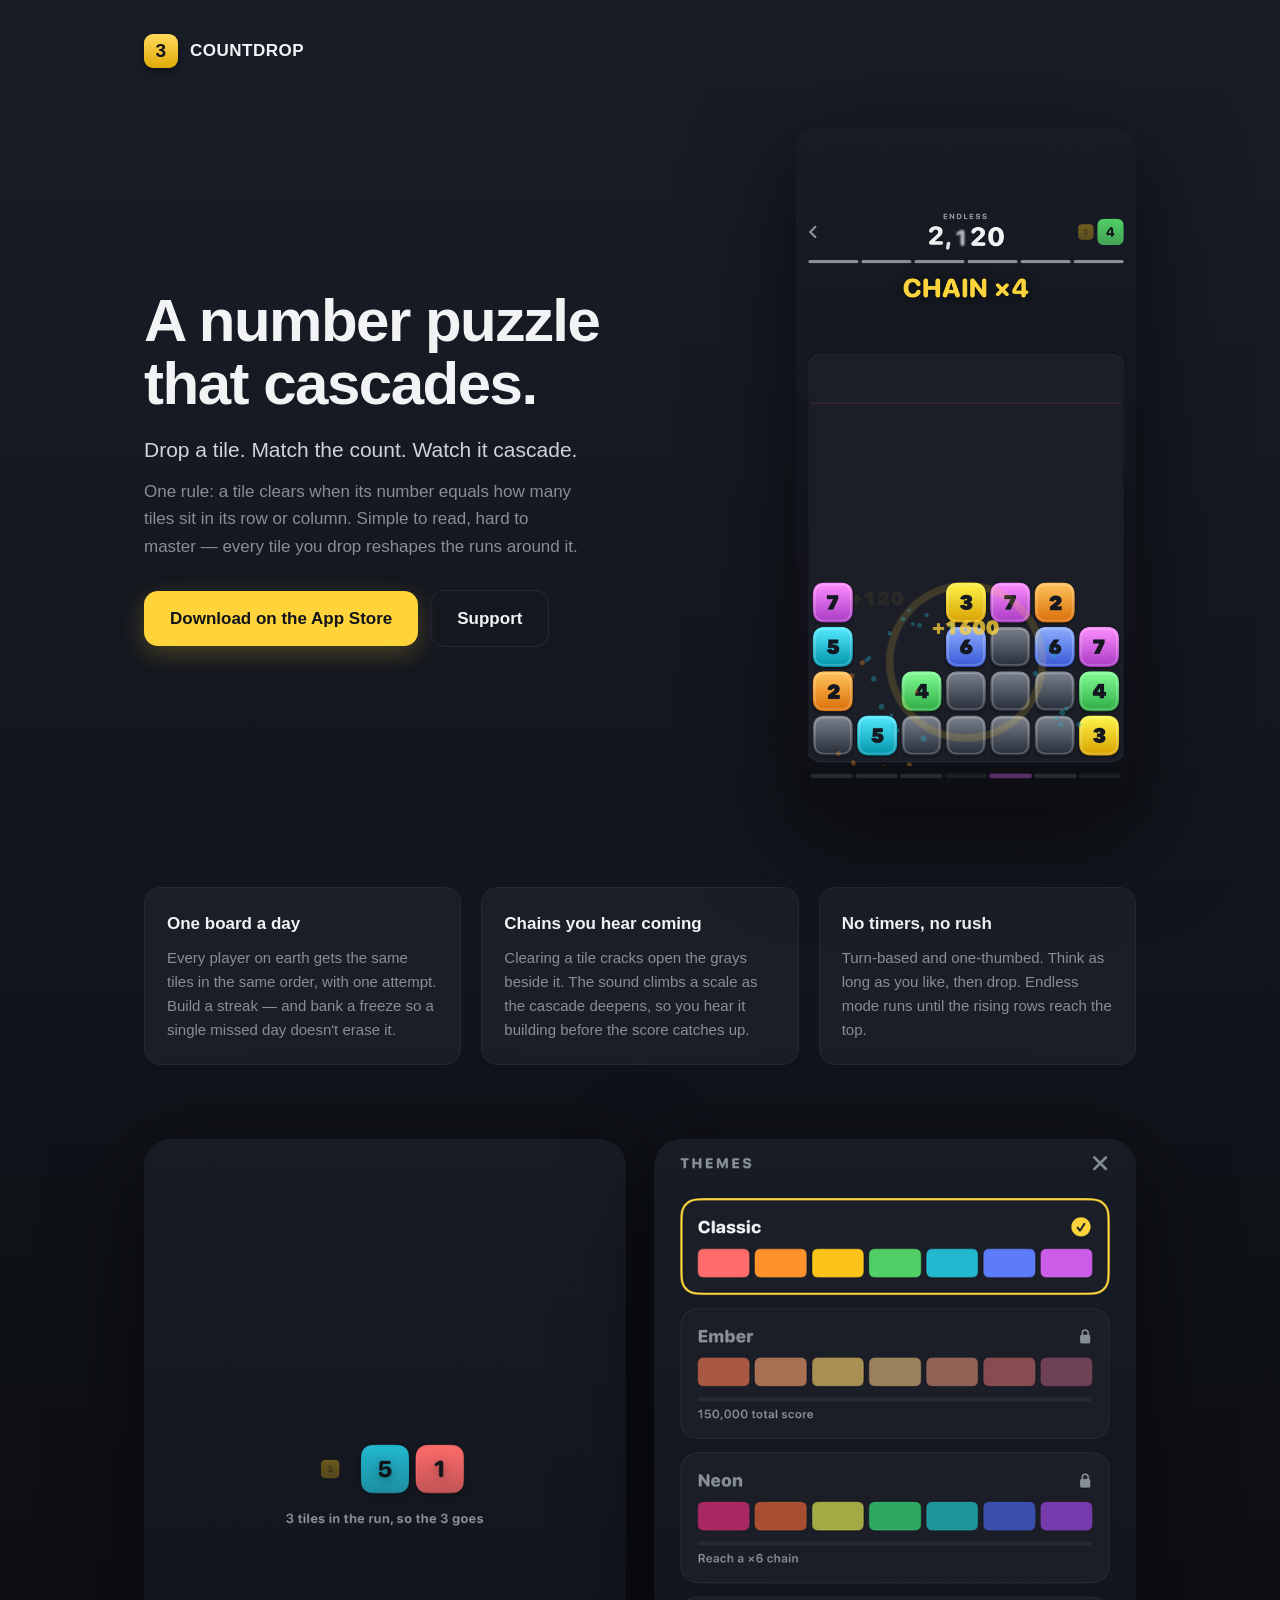
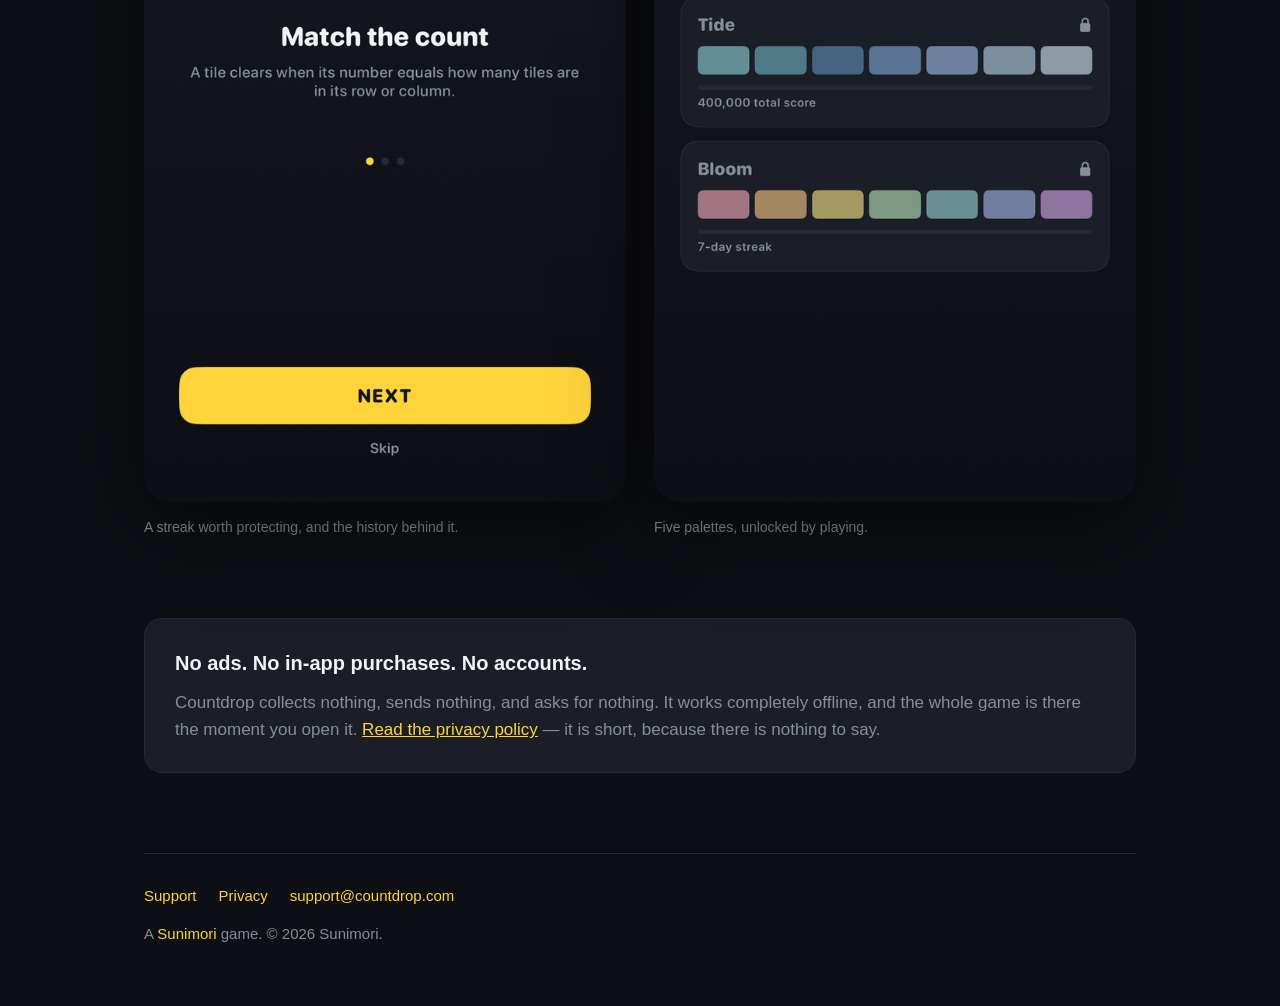
==== index.html @ 3d665c8c "Countdrop product site: landing, support, privacy" ====
<!doctype html>
<html lang="en">
<head>
<meta charset="utf-8">
<meta name="viewport" content="width=device-width, initial-scale=1">
<title>Countdrop — a number puzzle that cascades</title>
<meta name="description" content="Drop a tile. Match the count. Watch it cascade. One board a day, the same for everyone. Free, no ads, no in-app purchases.">
<meta property="og:title" content="Countdrop">
<meta property="og:description" content="Drop a tile. Match the count. Watch it cascade.">
<meta property="og:image" content="hero.png">
<meta name="theme-color" content="#12141a">
<style>
  :root {
    color-scheme: dark;
    --bg: #12141a; --panel: #1b1e27; --line: #252936;
    --ink: #f1f3f5; --dim: #868e96; --accent: #ffd43b;
  }
  * { box-sizing: border-box; }
  body {
    margin: 0; background: linear-gradient(#191d27, #0d0f14 60%); color: var(--ink);
    font: 17px/1.6 -apple-system, BlinkMacSystemFont, "Segoe UI", Roboto, sans-serif;
    -webkit-font-smoothing: antialiased;
  }
  .wrap { max-width: 1040px; margin: 0 auto; padding: 0 24px; }
  a { color: var(--accent); }

  header { padding: 34px 0; }
  .brand { display: flex; align-items: center; gap: 12px; font-weight: 800; letter-spacing: .5px; }
  .tile {
    width: 34px; height: 34px; border-radius: 9px; display: grid; place-items: center;
    background: linear-gradient(#ffd95c, #e0ab08); color: #12141a; font-weight: 900; font-size: 19px;
    box-shadow: 0 3px 10px rgba(0,0,0,.45);
  }

  .hero { display: grid; grid-template-columns: 1fr 340px; gap: 56px; align-items: center; padding: 26px 0 80px; }
  h1 { font-size: 60px; line-height: 1.05; margin: 0 0 18px; letter-spacing: -1.5px; }
  .lede { font-size: 21px; color: #ced4da; margin: 0 0 12px; }
  .sub { color: var(--dim); margin: 0 0 30px; max-width: 46ch; }
  .badges { display: flex; gap: 12px; flex-wrap: wrap; align-items: center; }
  .btn {
    display: inline-block; background: var(--accent); color: #12141a; text-decoration: none;
    font-weight: 800; padding: 14px 26px; border-radius: 14px;
    box-shadow: 0 8px 24px rgba(255,212,59,.22);
  }
  .btn.ghost { background: transparent; color: var(--ink); border: 1px solid var(--line); box-shadow: none; }
  .hero img { width: 100%; height: auto; display: block; filter: drop-shadow(0 24px 50px rgba(0,0,0,.6)); }

  .features { display: grid; grid-template-columns: repeat(3, 1fr); gap: 20px; padding-bottom: 74px; }
  .card { background: var(--panel); border: 1px solid var(--line); border-radius: 16px; padding: 22px; }
  .card h3 { margin: 0 0 8px; font-size: 17px; }
  .card p { margin: 0; color: var(--dim); font-size: 15px; }

  .shots { display: grid; grid-template-columns: repeat(2, 1fr); gap: 28px; padding-bottom: 80px; align-items: start; }
  .shots img { width: 100%; height: auto; display: block; filter: drop-shadow(0 20px 44px rgba(0,0,0,.55)); }
  .shots figcaption { color: var(--dim); font-size: 14px; margin-top: 14px; }
  figure { margin: 0; }

  .quiet { background: var(--panel); border: 1px solid var(--line); border-radius: 18px; padding: 28px 30px; margin-bottom: 80px; }
  .quiet h2 { margin: 0 0 10px; font-size: 20px; }
  .quiet p { margin: 0; color: var(--dim); }

  footer { border-top: 1px solid var(--line); padding: 30px 0 60px; color: var(--dim); font-size: 15px; }
  footer nav { display: flex; gap: 22px; flex-wrap: wrap; margin-bottom: 14px; }
  footer a { text-decoration: none; }

  @media (max-width: 820px) {
    .hero { grid-template-columns: 1fr; gap: 40px; padding-bottom: 56px; }
    h1 { font-size: 44px; }
    .hero img { max-width: 300px; margin: 0 auto; }
    .features, .shots { grid-template-columns: 1fr; }
  }
</style>
</head>
<body>

<div class="wrap">

  <header>
    <div class="brand"><span class="tile">3</span> COUNTDROP</div>
  </header>

  <section class="hero">
    <div>
      <h1>A number puzzle<br>that cascades.</h1>
      <p class="lede">Drop a tile. Match the count. Watch it cascade.</p>
      <p class="sub">One rule: a tile clears when its number equals how many tiles
        sit in its row or column. Simple to read, hard to master — every tile you
        drop reshapes the runs around it.</p>
      <div class="badges">
        <a class="btn" href="#">Download on the App Store</a>
        <a class="btn ghost" href="support/index.html">Support</a>
      </div>
    </div>
    <img src="hero.png" alt="Countdrop gameplay: a chain of four clearing on a seven-column board" width="620" height="1239">
  </section>

  <section class="features">
    <div class="card">
      <h3>One board a day</h3>
      <p>Every player on earth gets the same tiles in the same order, with one
         attempt. Build a streak — and bank a freeze so a single missed day
         doesn't erase it.</p>
    </div>
    <div class="card">
      <h3>Chains you hear coming</h3>
      <p>Clearing a tile cracks open the grays beside it. The sound climbs a
         scale as the cascade deepens, so you hear it building before the score
         catches up.</p>
    </div>
    <div class="card">
      <h3>No timers, no rush</h3>
      <p>Turn-based and one-thumbed. Think as long as you like, then drop.
         Endless mode runs until the rising rows reach the top.</p>
    </div>
  </section>

  <section class="shots">
    <figure>
      <img src="shot-daily.png" alt="The daily challenge screen showing a nine-day streak and a five-week calendar" width="620" height="1239">
      <figcaption>A streak worth protecting, and the history behind it.</figcaption>
    </figure>
    <figure>
      <img src="shot-themes.png" alt="The theme picker showing five colour palettes, some locked with progress bars" width="620" height="1239">
      <figcaption>Five palettes, unlocked by playing.</figcaption>
    </figure>
  </section>

  <section class="quiet">
    <h2>No ads. No in-app purchases. No accounts.</h2>
    <p>Countdrop collects nothing, sends nothing, and asks for nothing. It works
       completely offline, and the whole game is there the moment you open it.
       <a href="privacy/index.html">Read the privacy policy</a> — it is short, because
       there is nothing to say.</p>
  </section>

  <footer>
    <nav>
      <a href="support/index.html">Support</a>
      <a href="privacy/index.html">Privacy</a>
      <a href="mailto:support@countdrop.com">support@countdrop.com</a>
    </nav>
    <div>A <a href="https://sunimori.com">Sunimori</a> game. © 2026 Sunimori.</div>
  </footer>

</div>

</body>
</html>
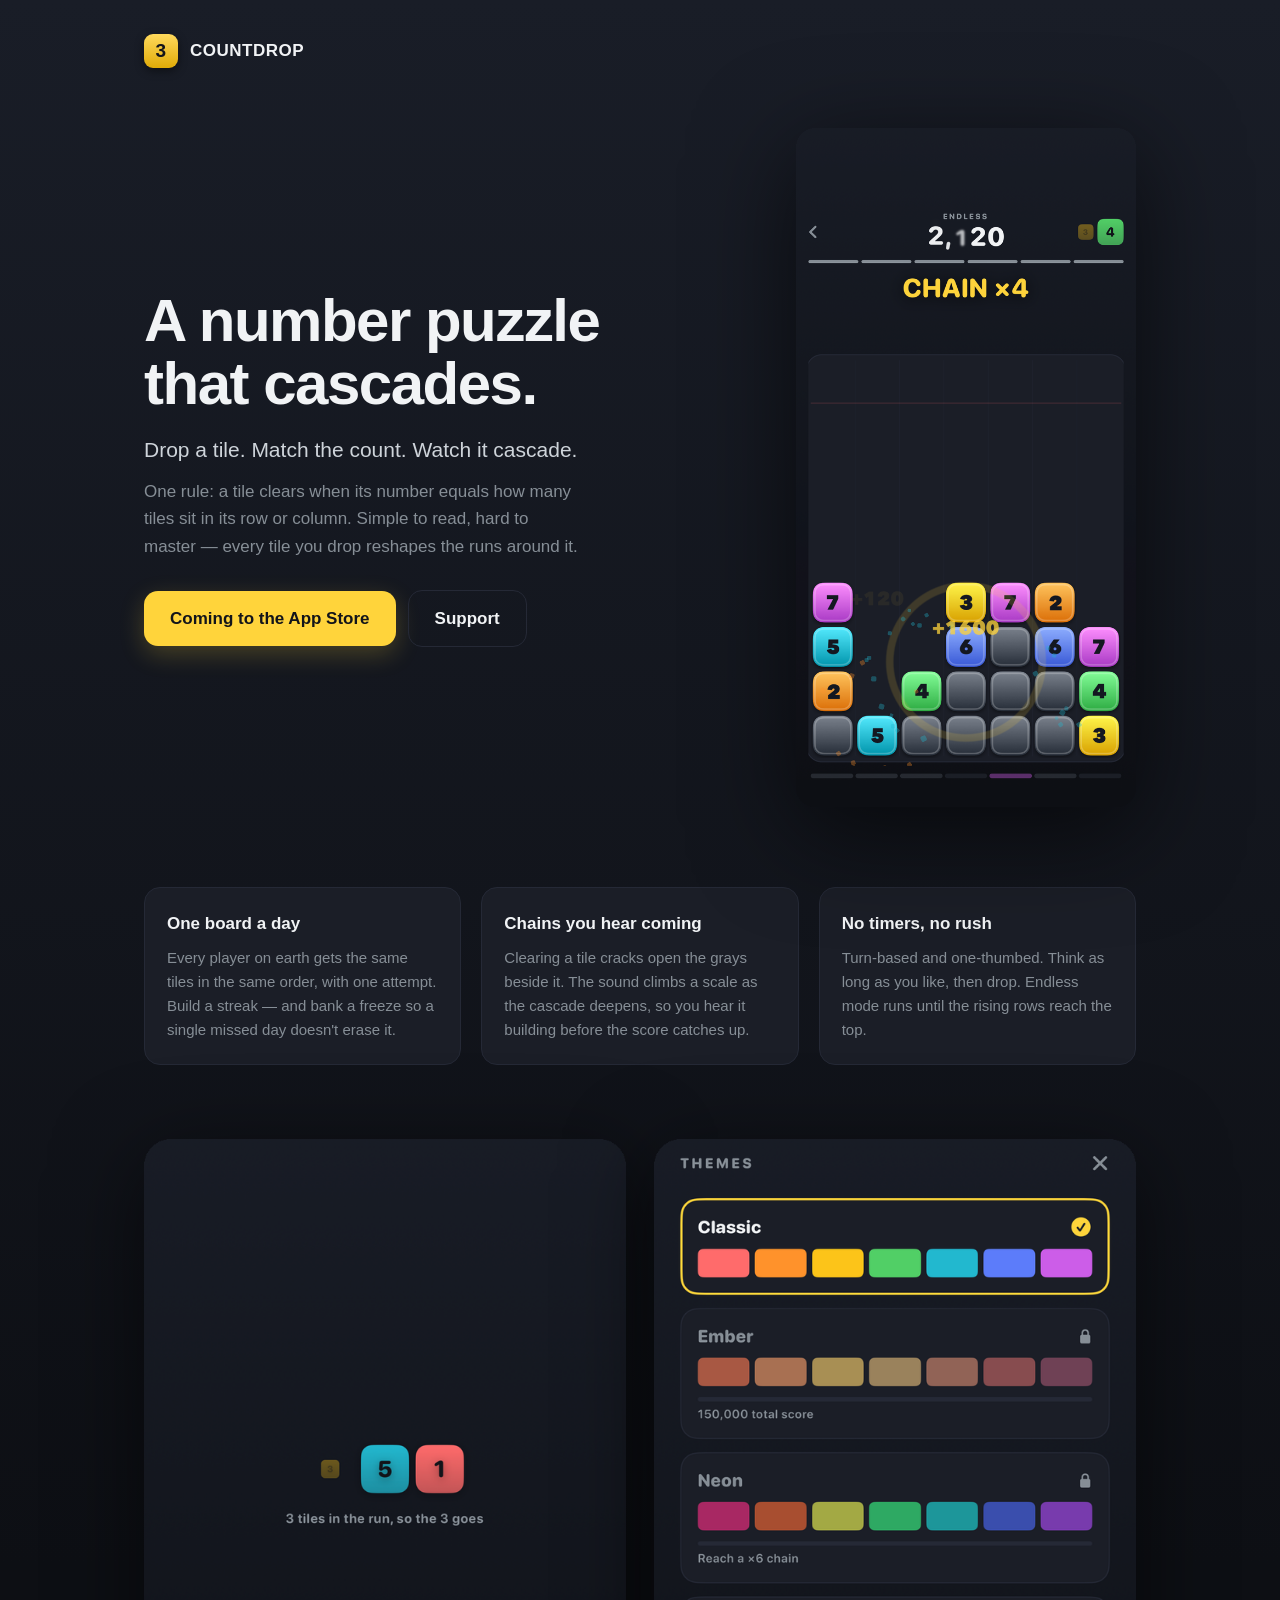
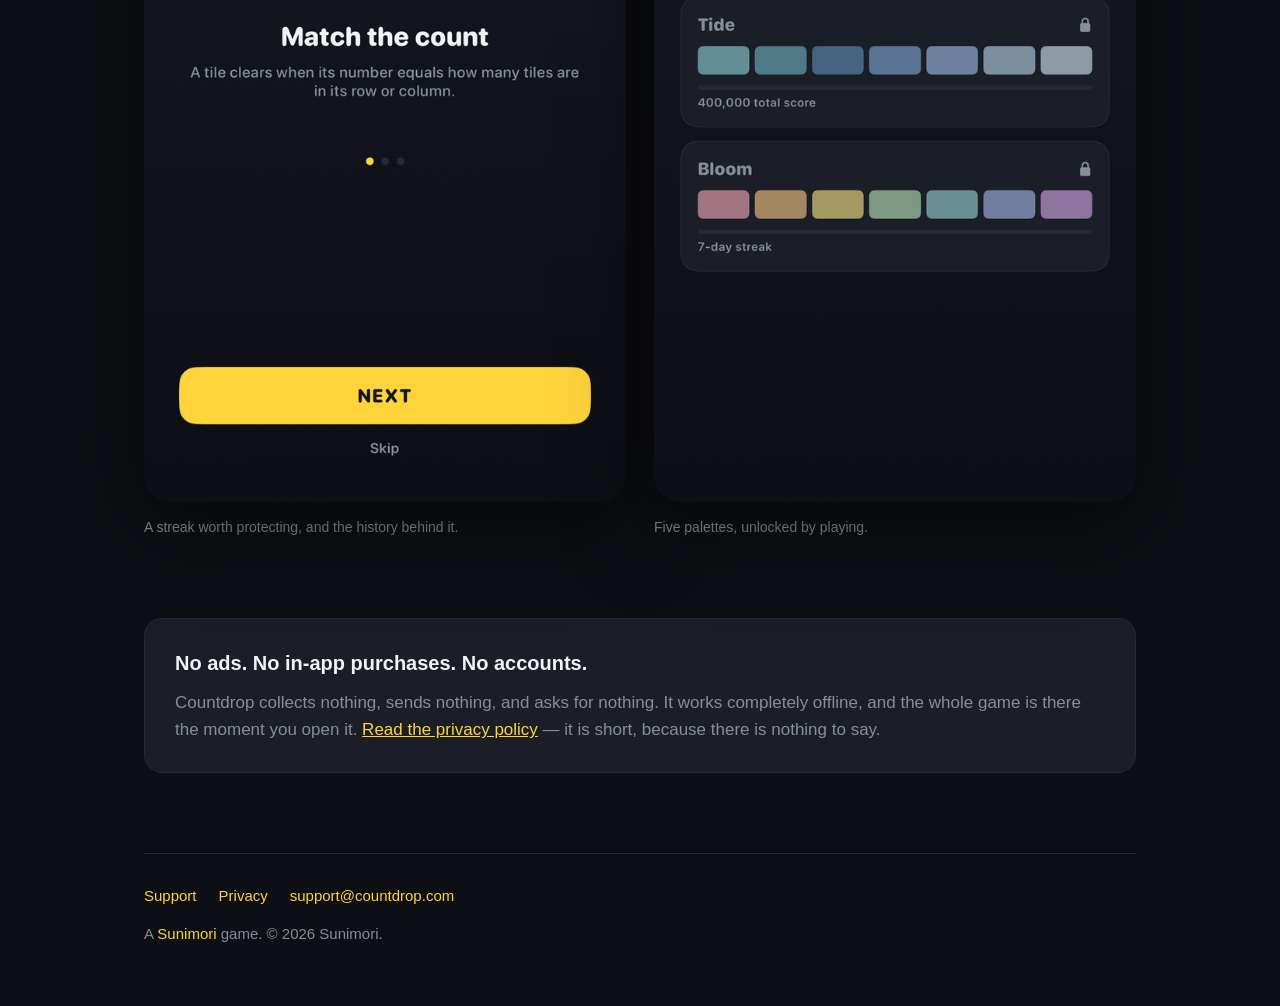
==== commit cf737f89: "Keep the site out of search until launch; placeholder store button" ====
--- a/index.html
+++ b/index.html
@@ -2,6 +2,7 @@
 <html lang="en">
 <head>
 <meta charset="utf-8">
+<meta name="robots" content="noindex, nofollow">
 <meta name="viewport" content="width=device-width, initial-scale=1">
 <title>Countdrop — a number puzzle that cascades</title>
 <meta name="description" content="Drop a tile. Match the count. Watch it cascade. One board a day, the same for everyone. Free, no ads, no in-app purchases.">
@@ -87,7 +88,7 @@
         sit in its row or column. Simple to read, hard to master — every tile you
         drop reshapes the runs around it.</p>
       <div class="badges">
-        <a class="btn" href="#">Download on the App Store</a>
+        <span class="btn" aria-disabled="true">Coming to the App Store</span>
         <a class="btn ghost" href="support/index.html">Support</a>
       </div>
     </div>
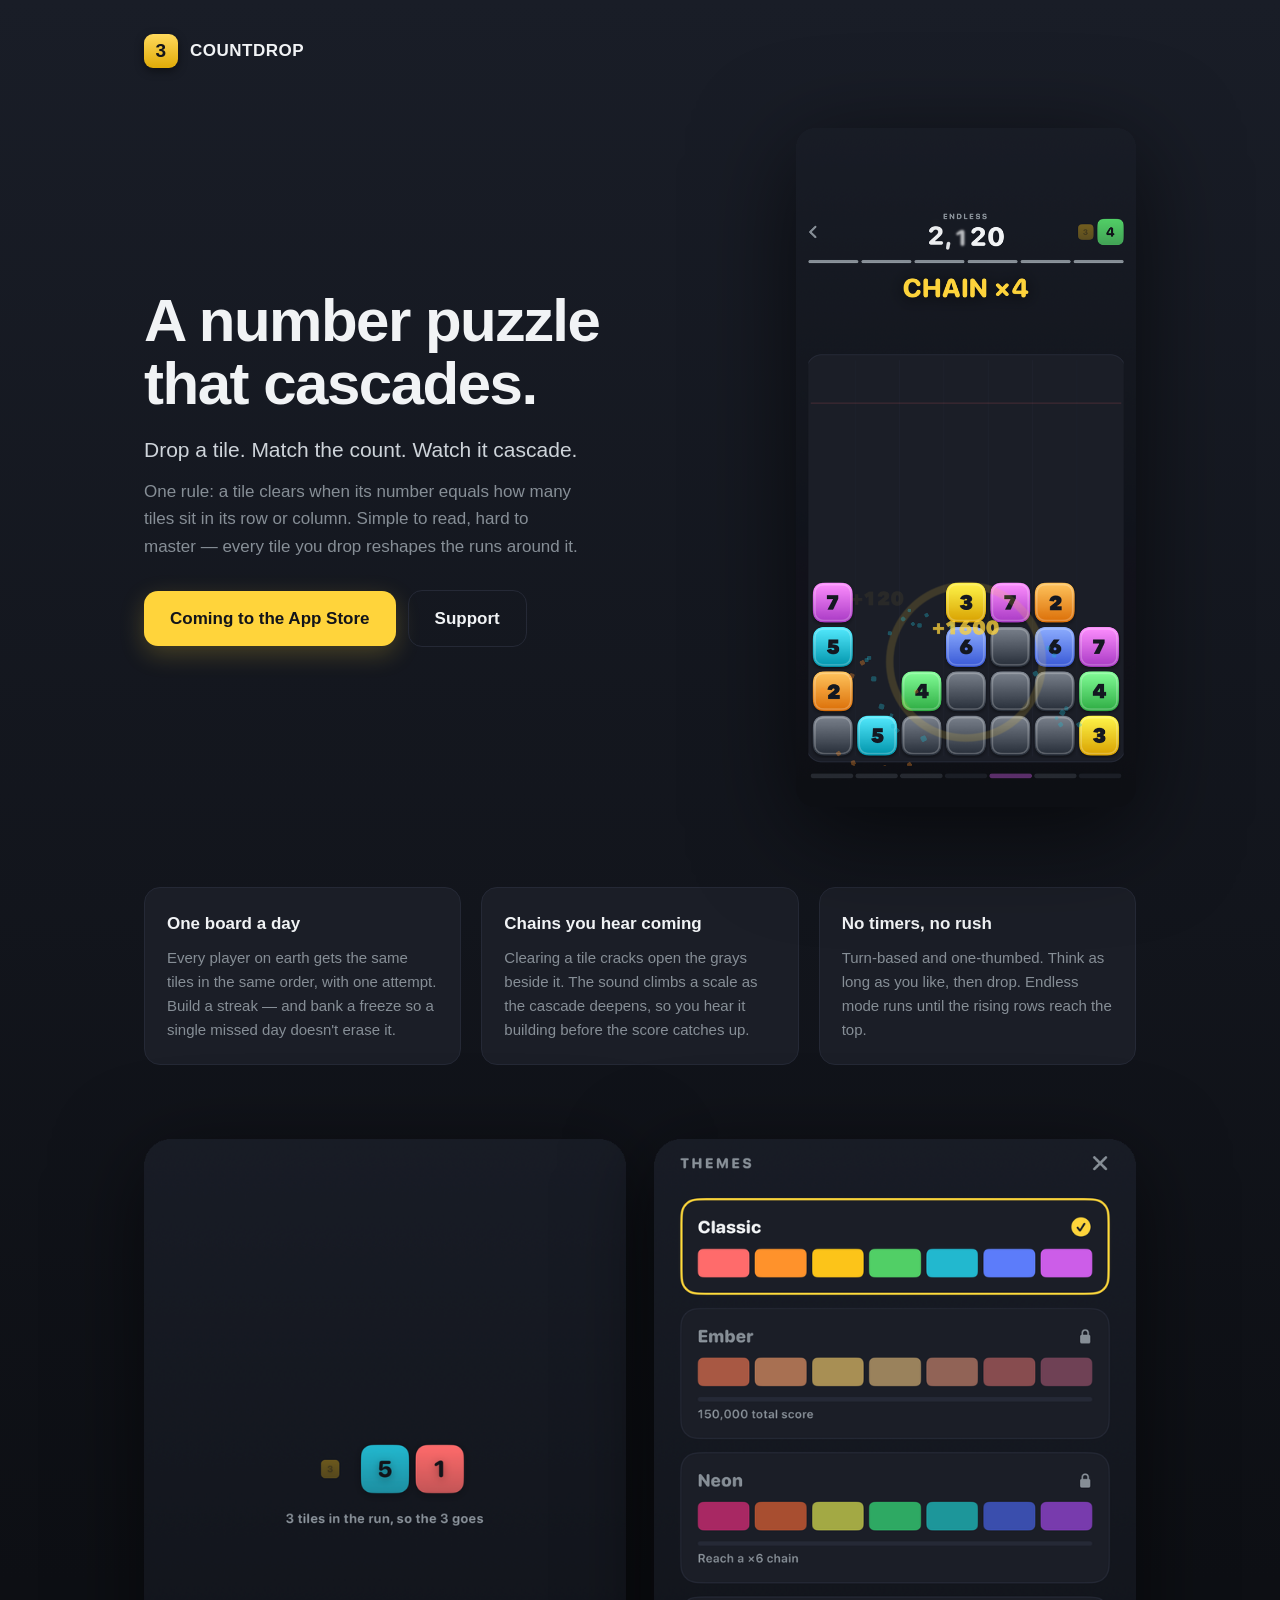
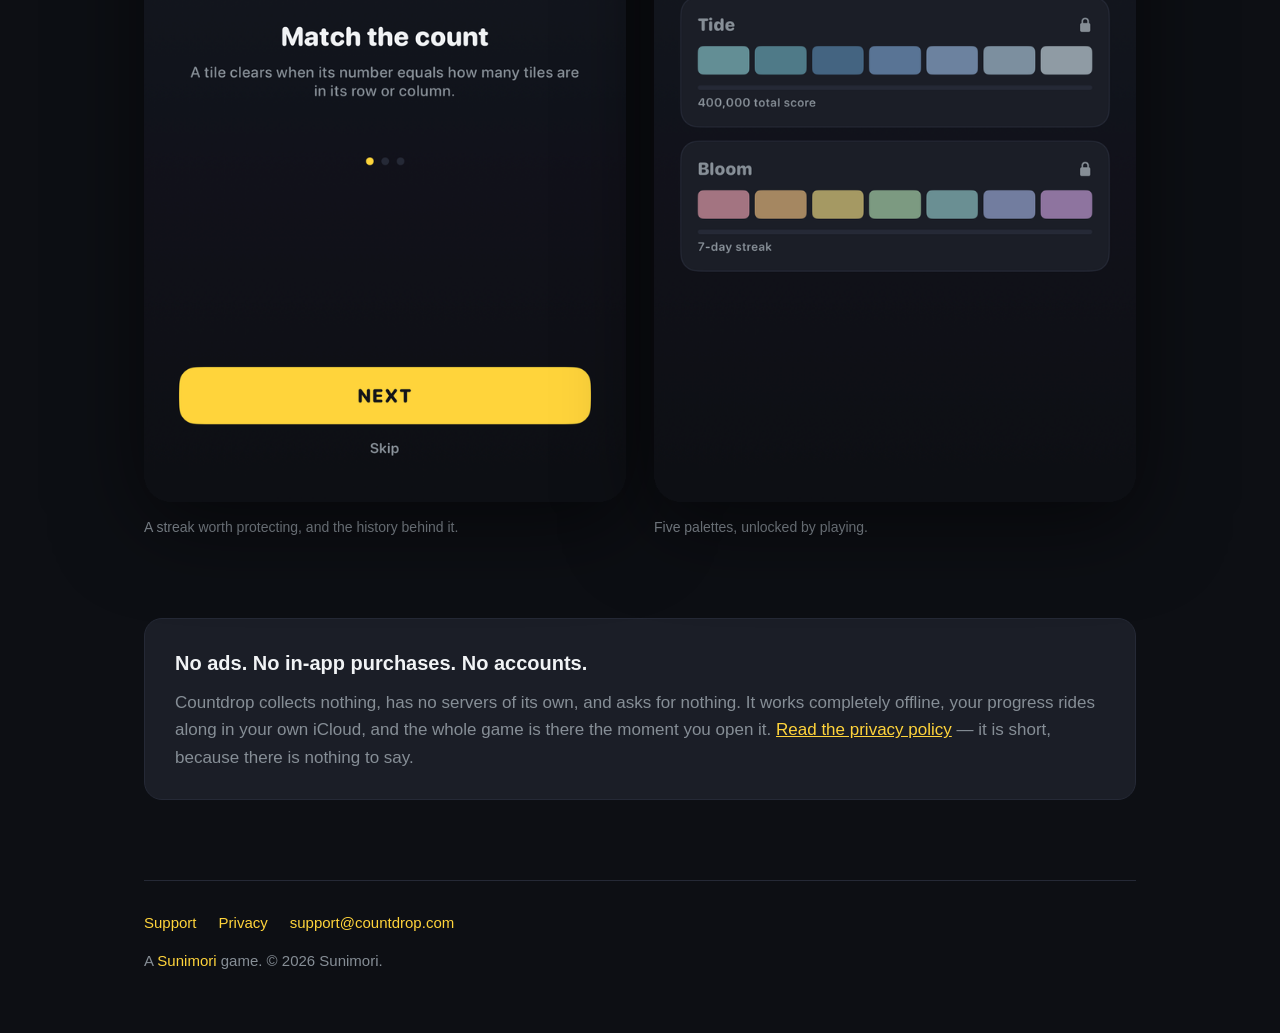
==== commit ae618310: "Deploy race links and accurate iCloud policy" ====
--- a/index.html
+++ b/index.html
@@ -2,6 +2,9 @@
 <html lang="en">
 <head>
 <meta charset="utf-8">
+<!-- ⚠️ AT LAUNCH: delete this line and robots.txt. This is the marketing page;
+     leaving it here means countdrop.com is never indexed at all. The two
+     utility pages keep their noindex on purpose. -->
 <meta name="robots" content="noindex, nofollow">
 <meta name="viewport" content="width=device-width, initial-scale=1">
 <title>Countdrop — a number puzzle that cascades</title>
@@ -128,8 +131,9 @@
 
   <section class="quiet">
     <h2>No ads. No in-app purchases. No accounts.</h2>
-    <p>Countdrop collects nothing, sends nothing, and asks for nothing. It works
-       completely offline, and the whole game is there the moment you open it.
+    <p>Countdrop collects nothing, has no servers of its own, and asks for nothing.
+       It works completely offline, your progress rides along in your own iCloud,
+       and the whole game is there the moment you open it.
        <a href="privacy/index.html">Read the privacy policy</a> — it is short, because
        there is nothing to say.</p>
   </section>
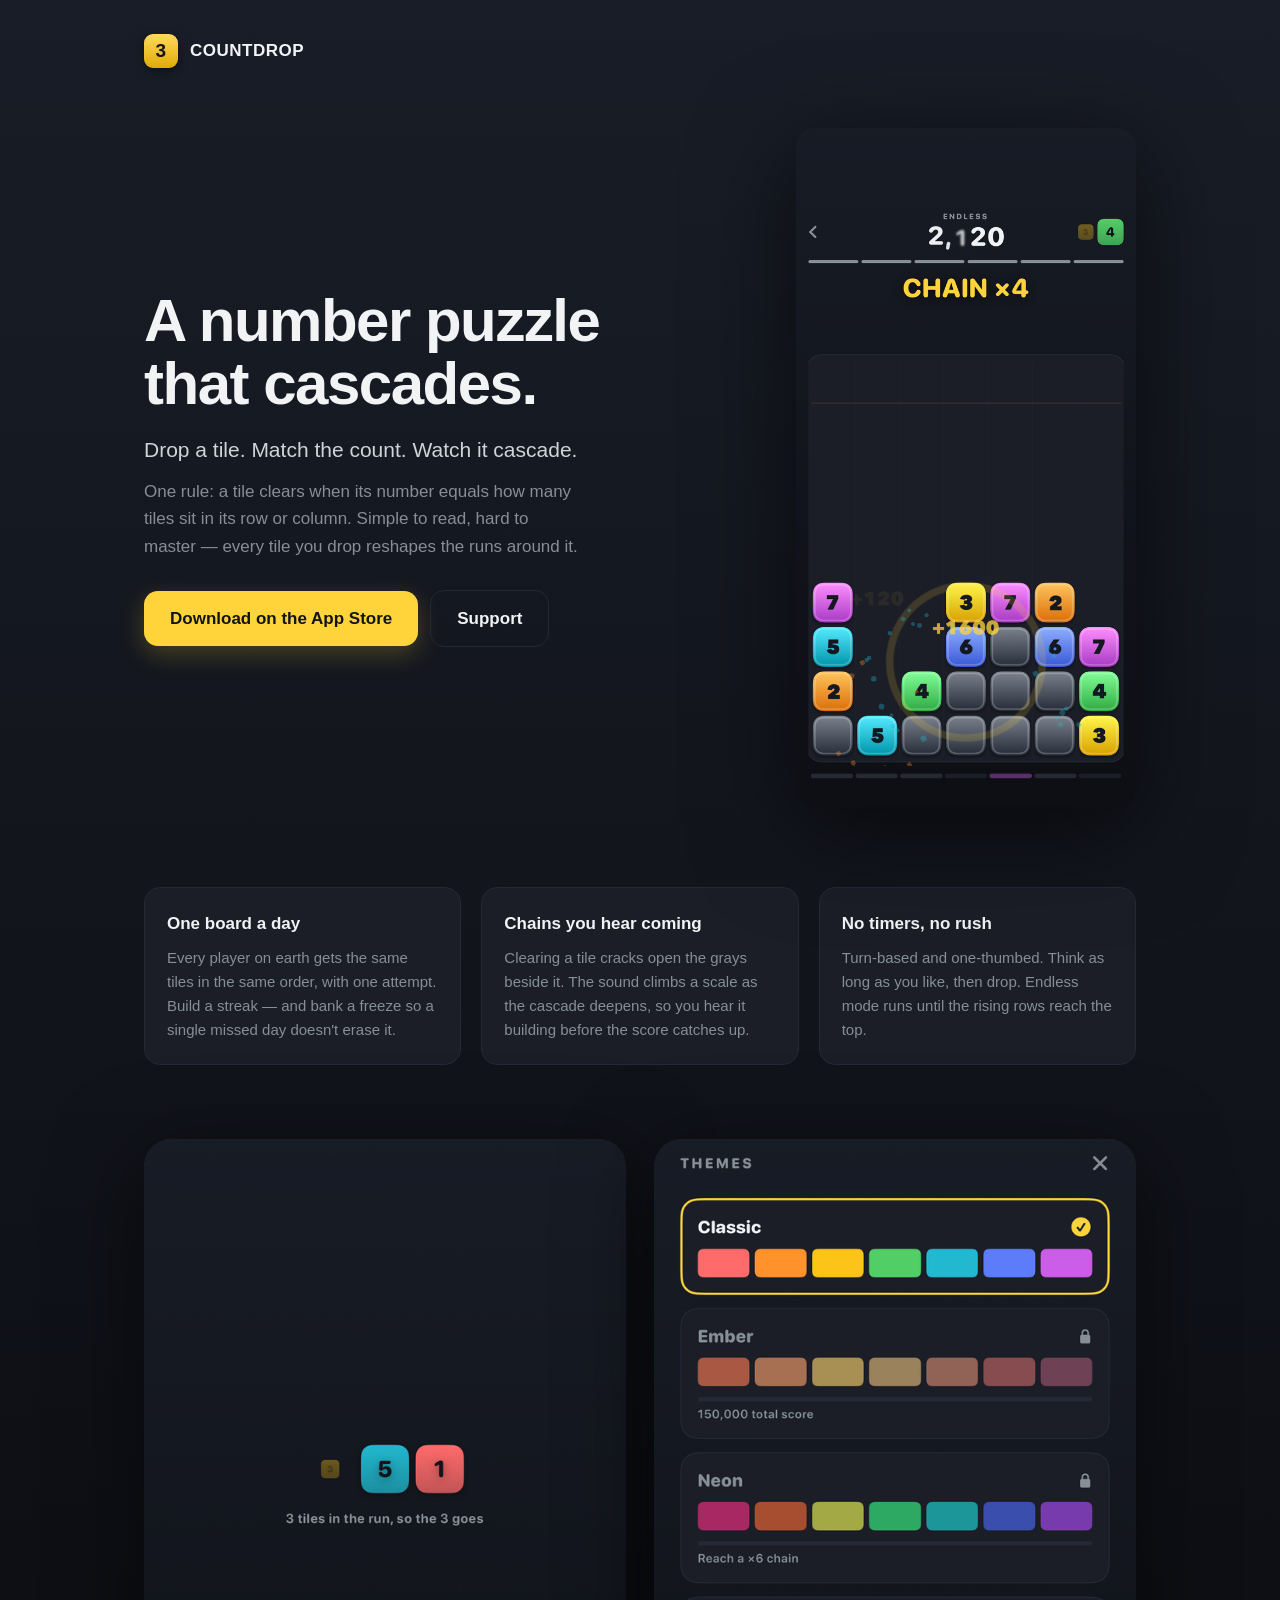
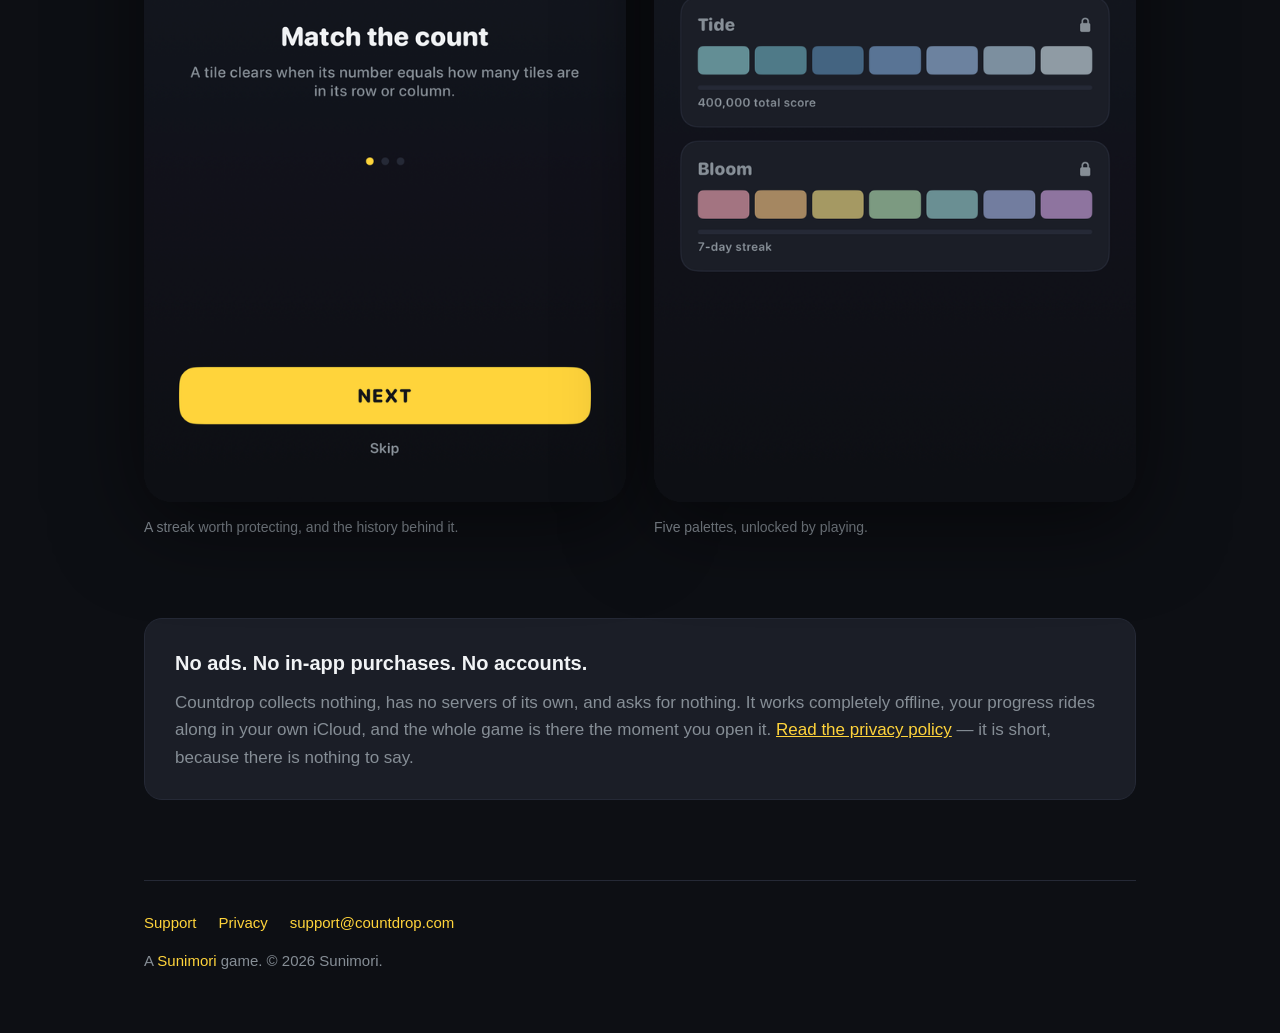
==== commit c859cb24: "Launch: link the App Store and open the landing page to search Countdrop is live, so the hero button" ====
--- a/index.html
+++ b/index.html
@@ -2,10 +2,6 @@
 <html lang="en">
 <head>
 <meta charset="utf-8">
-<!-- ⚠️ AT LAUNCH: delete this line and robots.txt. This is the marketing page;
-     leaving it here means countdrop.com is never indexed at all. The two
-     utility pages keep their noindex on purpose. -->
-<meta name="robots" content="noindex, nofollow">
 <meta name="viewport" content="width=device-width, initial-scale=1">
 <title>Countdrop — a number puzzle that cascades</title>
 <meta name="description" content="Drop a tile. Match the count. Watch it cascade. One board a day, the same for everyone. Free, no ads, no in-app purchases.">
@@ -91,7 +87,7 @@
         sit in its row or column. Simple to read, hard to master — every tile you
         drop reshapes the runs around it.</p>
       <div class="badges">
-        <span class="btn" aria-disabled="true">Coming to the App Store</span>
+        <a class="btn" href="https://apps.apple.com/app/id6799628531">Download on the App Store</a>
         <a class="btn ghost" href="support/index.html">Support</a>
       </div>
     </div>
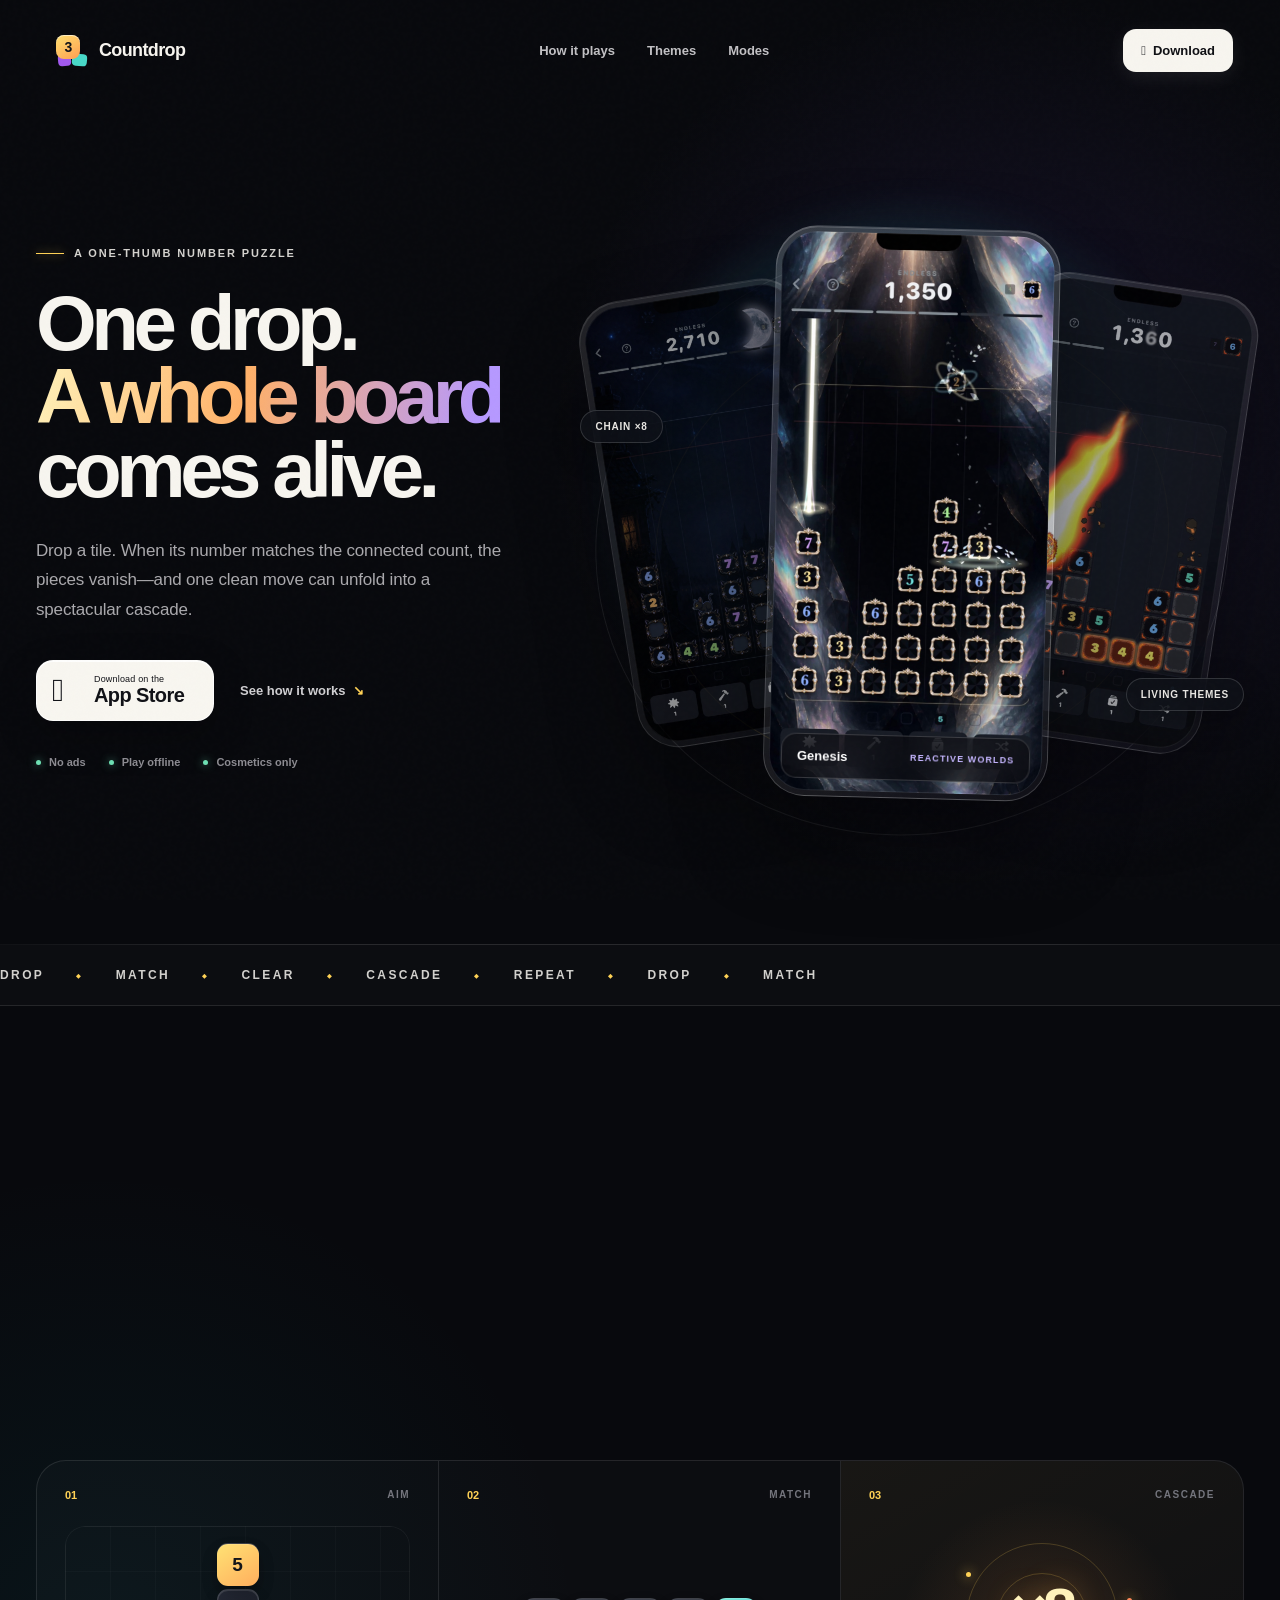
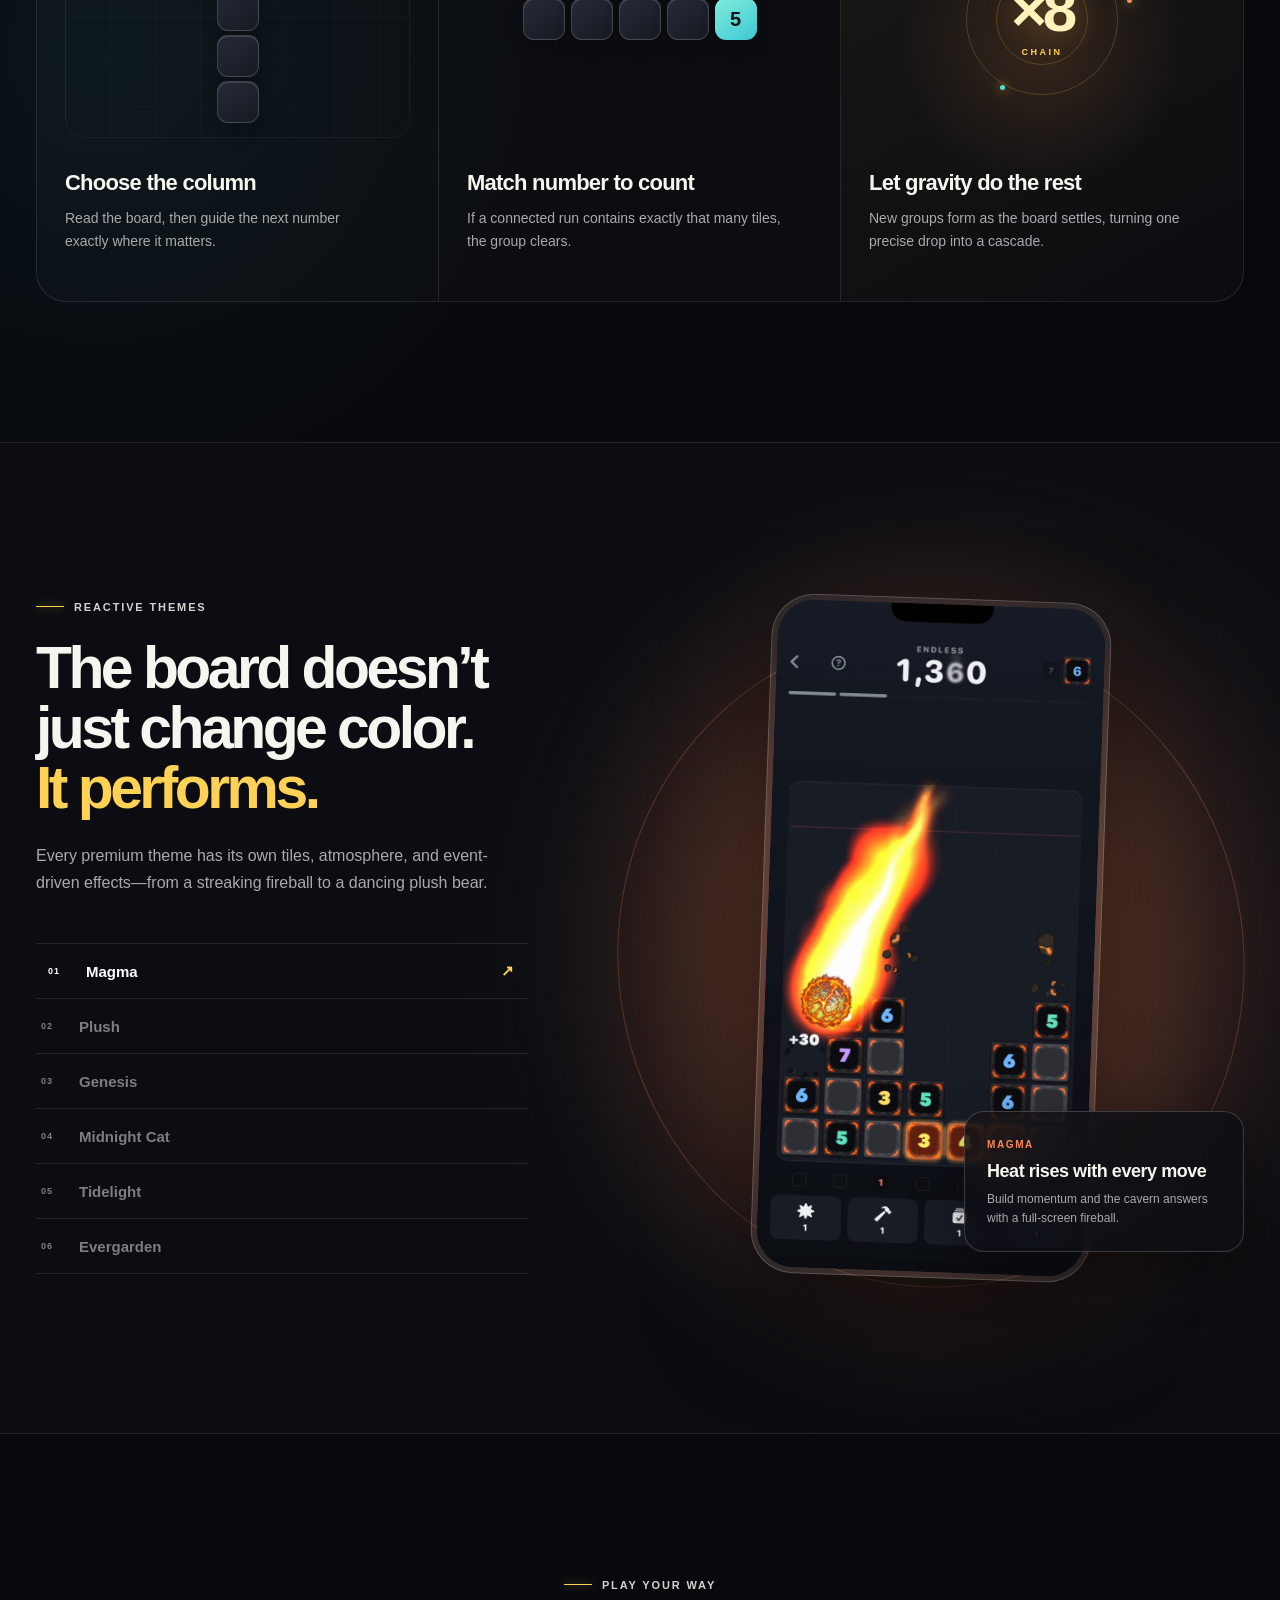
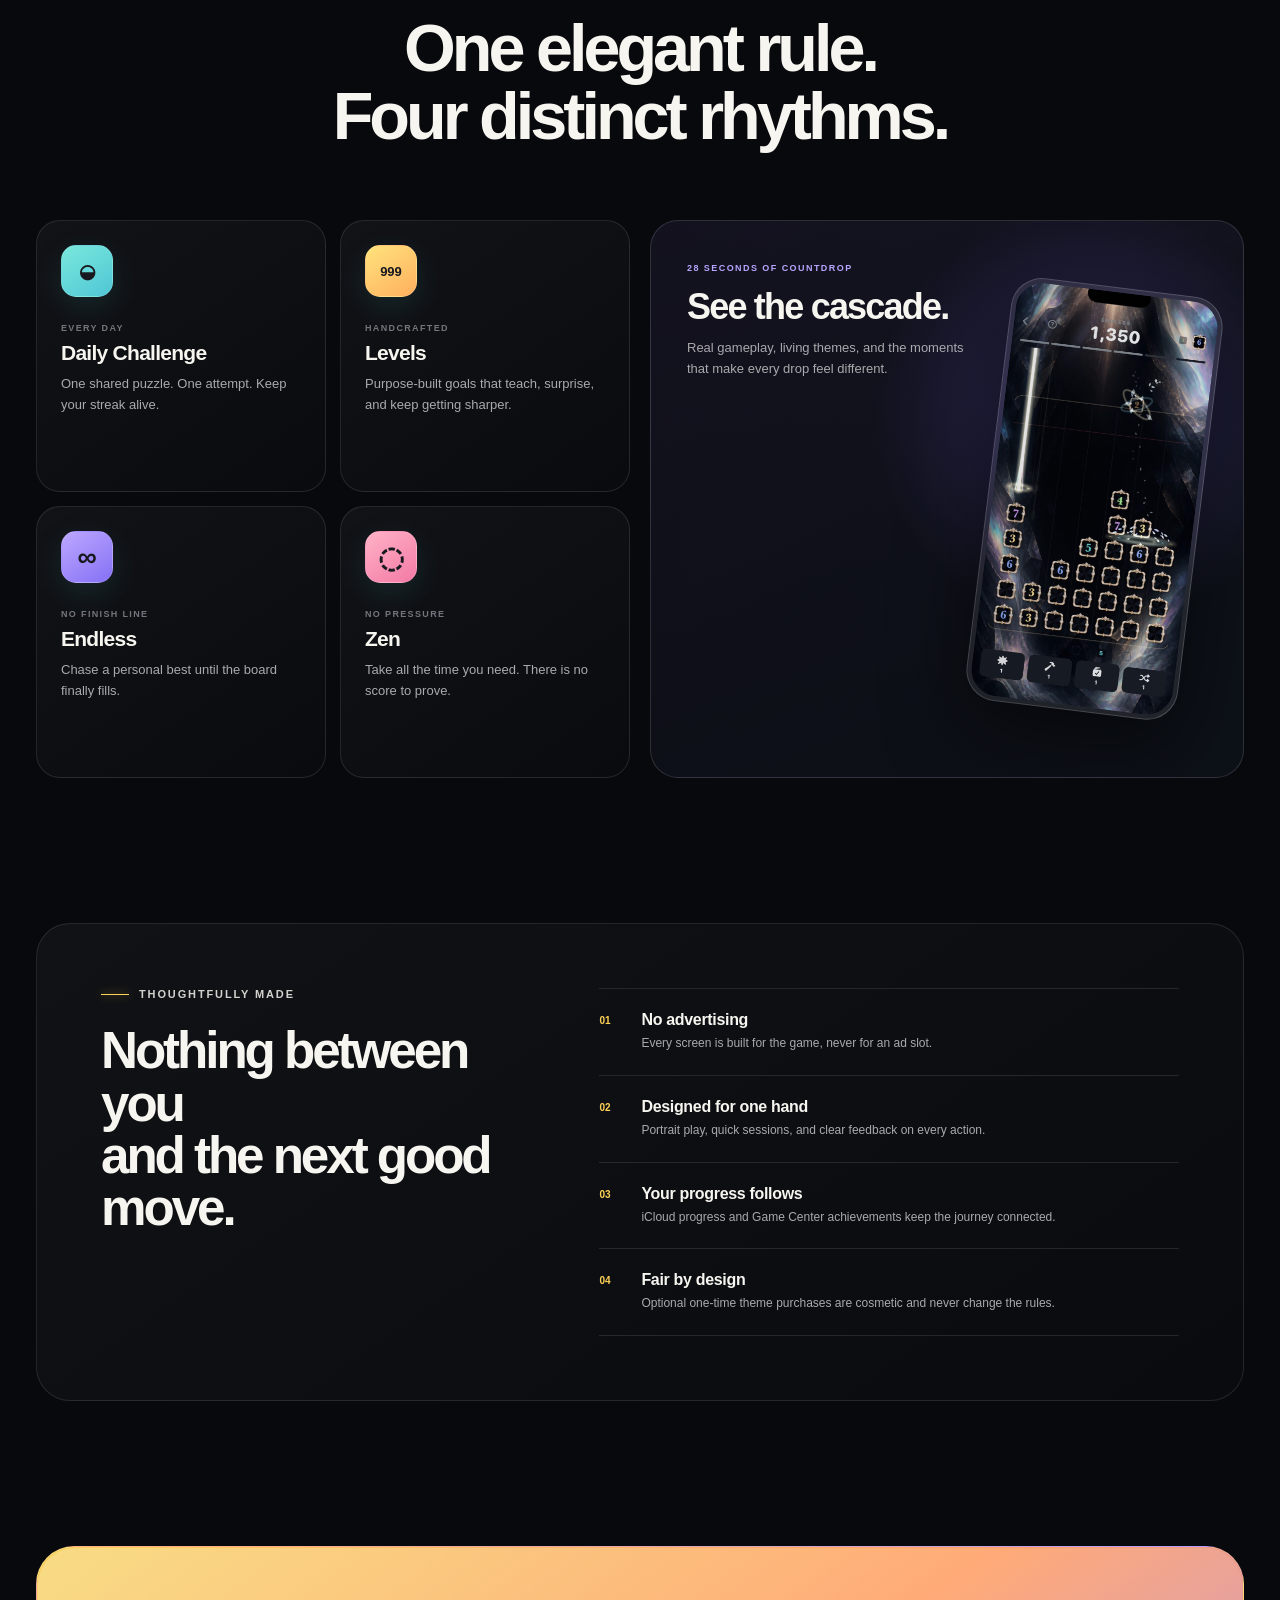
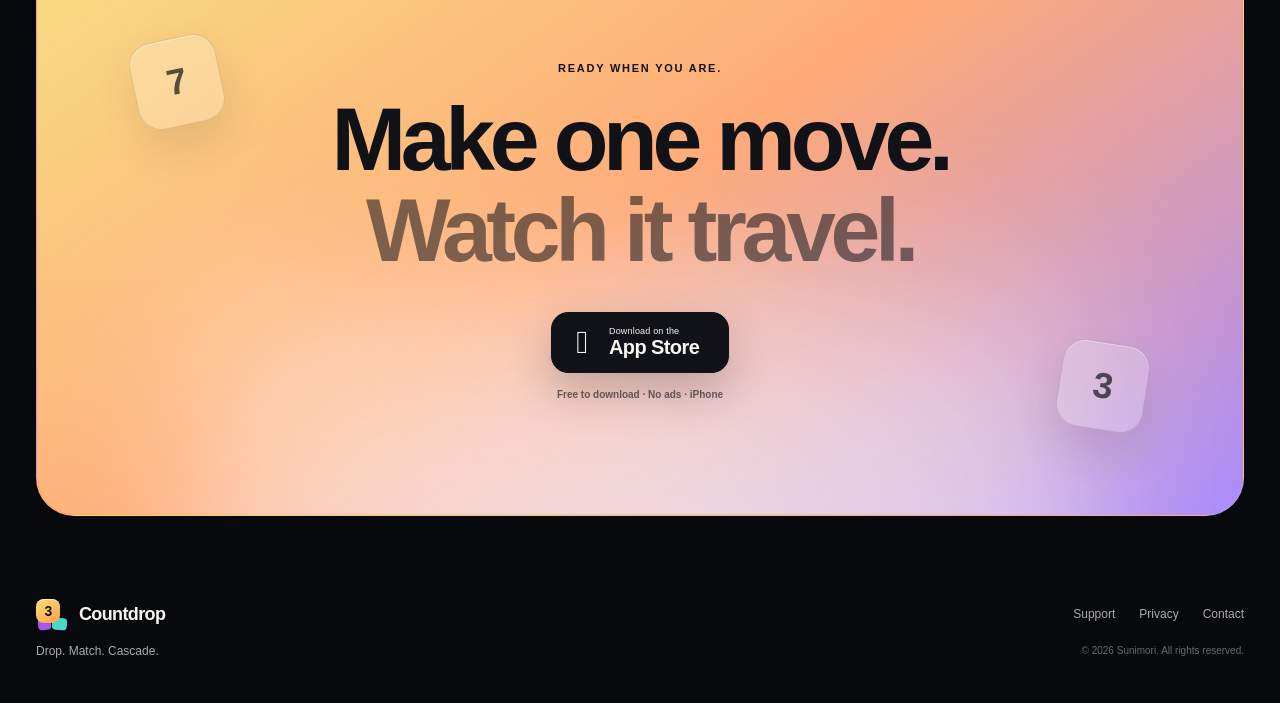
==== commit 8ae28c34: "Redesign Countdrop product site" ====
--- a/index.html
+++ b/index.html
@@ -1,149 +1,155 @@
 <!doctype html>
 <html lang="en">
 <head>
-<meta charset="utf-8">
-<meta name="viewport" content="width=device-width, initial-scale=1">
-<title>Countdrop — a number puzzle that cascades</title>
-<meta name="description" content="Drop a tile. Match the count. Watch it cascade. One board a day, the same for everyone. Free, no ads, no in-app purchases.">
-<meta property="og:title" content="Countdrop">
-<meta property="og:description" content="Drop a tile. Match the count. Watch it cascade.">
-<meta property="og:image" content="hero.png">
-<meta name="theme-color" content="#12141a">
-<style>
-  :root {
-    color-scheme: dark;
-    --bg: #12141a; --panel: #1b1e27; --line: #252936;
-    --ink: #f1f3f5; --dim: #868e96; --accent: #ffd43b;
-  }
-  * { box-sizing: border-box; }
-  body {
-    margin: 0; background: linear-gradient(#191d27, #0d0f14 60%); color: var(--ink);
-    font: 17px/1.6 -apple-system, BlinkMacSystemFont, "Segoe UI", Roboto, sans-serif;
-    -webkit-font-smoothing: antialiased;
-  }
-  .wrap { max-width: 1040px; margin: 0 auto; padding: 0 24px; }
-  a { color: var(--accent); }
-
-  header { padding: 34px 0; }
-  .brand { display: flex; align-items: center; gap: 12px; font-weight: 800; letter-spacing: .5px; }
-  .tile {
-    width: 34px; height: 34px; border-radius: 9px; display: grid; place-items: center;
-    background: linear-gradient(#ffd95c, #e0ab08); color: #12141a; font-weight: 900; font-size: 19px;
-    box-shadow: 0 3px 10px rgba(0,0,0,.45);
-  }
-
-  .hero { display: grid; grid-template-columns: 1fr 340px; gap: 56px; align-items: center; padding: 26px 0 80px; }
-  h1 { font-size: 60px; line-height: 1.05; margin: 0 0 18px; letter-spacing: -1.5px; }
-  .lede { font-size: 21px; color: #ced4da; margin: 0 0 12px; }
-  .sub { color: var(--dim); margin: 0 0 30px; max-width: 46ch; }
-  .badges { display: flex; gap: 12px; flex-wrap: wrap; align-items: center; }
-  .btn {
-    display: inline-block; background: var(--accent); color: #12141a; text-decoration: none;
-    font-weight: 800; padding: 14px 26px; border-radius: 14px;
-    box-shadow: 0 8px 24px rgba(255,212,59,.22);
-  }
-  .btn.ghost { background: transparent; color: var(--ink); border: 1px solid var(--line); box-shadow: none; }
-  .hero img { width: 100%; height: auto; display: block; filter: drop-shadow(0 24px 50px rgba(0,0,0,.6)); }
-
-  .features { display: grid; grid-template-columns: repeat(3, 1fr); gap: 20px; padding-bottom: 74px; }
-  .card { background: var(--panel); border: 1px solid var(--line); border-radius: 16px; padding: 22px; }
-  .card h3 { margin: 0 0 8px; font-size: 17px; }
-  .card p { margin: 0; color: var(--dim); font-size: 15px; }
-
-  .shots { display: grid; grid-template-columns: repeat(2, 1fr); gap: 28px; padding-bottom: 80px; align-items: start; }
-  .shots img { width: 100%; height: auto; display: block; filter: drop-shadow(0 20px 44px rgba(0,0,0,.55)); }
-  .shots figcaption { color: var(--dim); font-size: 14px; margin-top: 14px; }
-  figure { margin: 0; }
-
-  .quiet { background: var(--panel); border: 1px solid var(--line); border-radius: 18px; padding: 28px 30px; margin-bottom: 80px; }
-  .quiet h2 { margin: 0 0 10px; font-size: 20px; }
-  .quiet p { margin: 0; color: var(--dim); }
-
-  footer { border-top: 1px solid var(--line); padding: 30px 0 60px; color: var(--dim); font-size: 15px; }
-  footer nav { display: flex; gap: 22px; flex-wrap: wrap; margin-bottom: 14px; }
-  footer a { text-decoration: none; }
-
-  @media (max-width: 820px) {
-    .hero { grid-template-columns: 1fr; gap: 40px; padding-bottom: 56px; }
-    h1 { font-size: 44px; }
-    .hero img { max-width: 300px; margin: 0 auto; }
-    .features, .shots { grid-template-columns: 1fr; }
-  }
-</style>
+  <meta charset="utf-8">
+  <meta name="viewport" content="width=device-width, initial-scale=1, viewport-fit=cover">
+  <title>Countdrop — Drop. Match. Cascade.</title>
+  <meta name="description" content="Countdrop is a tactile number puzzle for iPhone. Drop a tile, match its count, and set off satisfying chain reactions across Daily, Levels, Endless, and Zen modes.">
+  <meta name="theme-color" content="#08090d">
+  <meta property="og:type" content="website">
+  <meta property="og:title" content="Countdrop — Drop. Match. Cascade.">
+  <meta property="og:description" content="A tiny rule with deeply satisfying chain reactions. Free to play, with no ads.">
+  <meta property="og:image" content="https://countdrop.com/assets/og-countdrop.jpg">
+  <meta property="og:image:width" content="1200">
+  <meta property="og:image:height" content="630">
+  <meta name="twitter:card" content="summary_large_image">
+  <link rel="canonical" href="https://countdrop.com/">
+  <link rel="icon" href="/assets/favicon.svg" type="image/svg+xml">
+  <link rel="stylesheet" href="/assets/site.css?v=20260905-2">
+  <script src="/assets/site.js?v=20260905-2" defer></script>
 </head>
 <body>
-
-<div class="wrap">
-
-  <header>
-    <div class="brand"><span class="tile">3</span> COUNTDROP</div>
+  <div class="page-noise" aria-hidden="true"></div>
+  <header class="site-header" data-header>
+    <a class="brand" href="/" aria-label="Countdrop home">
+      <span class="brand-mark" aria-hidden="true"><i>3</i><b></b><em></em></span>
+      <span>Countdrop</span>
+    </a>
+    <nav class="main-nav" aria-label="Main navigation">
+      <a href="#play">How it plays</a>
+      <a href="#worlds">Themes</a>
+      <a href="#modes">Modes</a>
+    </nav>
+    <a class="header-cta" href="https://apps.apple.com/app/id6799628531" target="_blank" rel="noopener"><span aria-hidden="true"></span> Download</a>
   </header>
 
-  <section class="hero">
-    <div>
-      <h1>A number puzzle<br>that cascades.</h1>
-      <p class="lede">Drop a tile. Match the count. Watch it cascade.</p>
-      <p class="sub">One rule: a tile clears when its number equals how many tiles
-        sit in its row or column. Simple to read, hard to master — every tile you
-        drop reshapes the runs around it.</p>
-      <div class="badges">
-        <a class="btn" href="https://apps.apple.com/app/id6799628531">Download on the App Store</a>
-        <a class="btn ghost" href="support/index.html">Support</a>
+  <main>
+    <section class="hero" aria-labelledby="hero-title">
+      <div class="hero-copy reveal">
+        <div class="eyebrow"><span></span> A one-thumb number puzzle</div>
+        <h1 id="hero-title">One drop.<br><span>A whole board</span><br>comes alive.</h1>
+        <p class="hero-lede">Drop a tile. When its number matches the connected count, the pieces vanish—and one clean move can unfold into a spectacular cascade.</p>
+        <div class="hero-actions">
+          <a class="app-store-button" href="https://apps.apple.com/app/id6799628531" target="_blank" rel="noopener">
+            <span class="apple" aria-hidden="true"></span><span><small>Download on the</small><strong>App Store</strong></span>
+          </a>
+          <a class="text-link" href="#play">See how it works <span aria-hidden="true">↘</span></a>
+        </div>
+        <div class="trust-row" aria-label="Product highlights"><span>No ads</span><span>Play offline</span><span>Cosmetics only</span></div>
       </div>
-    </div>
-    <img src="hero.png" alt="Countdrop gameplay: a chain of four clearing on a seven-column board" width="620" height="1239">
-  </section>
 
-  <section class="features">
-    <div class="card">
-      <h3>One board a day</h3>
-      <p>Every player on earth gets the same tiles in the same order, with one
-         attempt. Build a streak — and bank a freeze so a single missed day
-         doesn't erase it.</p>
-    </div>
-    <div class="card">
-      <h3>Chains you hear coming</h3>
-      <p>Clearing a tile cracks open the grays beside it. The sound climbs a
-         scale as the cascade deepens, so you hear it building before the score
-         catches up.</p>
-    </div>
-    <div class="card">
-      <h3>No timers, no rush</h3>
-      <p>Turn-based and one-thumbed. Think as long as you like, then drop.
-         Endless mode runs until the rising rows reach the top.</p>
-    </div>
-  </section>
+      <div class="hero-visual reveal" aria-label="Countdrop game themes" data-delay="1">
+        <div class="hero-orbit orbit-one" aria-hidden="true"></div>
+        <div class="hero-orbit orbit-two" aria-hidden="true"></div>
+        <figure class="phone phone-left"><img src="/assets/screens/midnight-cat.jpg" alt="Midnight Cat theme with a black cat under moonlight" width="720" height="1566" decoding="async"></figure>
+        <figure class="phone phone-main">
+          <img src="/assets/screens/genesis-beam.jpg" alt="Genesis theme with a luminous crystal beam" width="720" height="1566" decoding="async" fetchpriority="high">
+          <figcaption><span>Genesis</span><b>Reactive worlds</b></figcaption>
+        </figure>
+        <figure class="phone phone-right"><img src="/assets/screens/magma-fireball.jpg" alt="Magma theme with a dramatic fireball effect" width="720" height="1566" decoding="async"></figure>
+        <span class="visual-label label-one">Chain ×8</span><span class="visual-label label-two">Living themes</span>
+      </div>
+    </section>
 
-  <section class="shots">
-    <figure>
-      <img src="shot-daily.png" alt="The daily challenge screen showing a nine-day streak and a five-week calendar" width="620" height="1239">
-      <figcaption>A streak worth protecting, and the history behind it.</figcaption>
-    </figure>
-    <figure>
-      <img src="shot-themes.png" alt="The theme picker showing five colour palettes, some locked with progress bars" width="620" height="1239">
-      <figcaption>Five palettes, unlocked by playing.</figcaption>
-    </figure>
-  </section>
+    <section class="ticker" aria-label="Countdrop highlights"><div><span>Drop</span><i>◆</i><span>Match</span><i>◆</i><span>Clear</span><i>◆</i><span>Cascade</span><i>◆</i><span>Repeat</span><i>◆</i><span>Drop</span><i>◆</i><span>Match</span></div></section>
 
-  <section class="quiet">
-    <h2>No ads. No in-app purchases. No accounts.</h2>
-    <p>Countdrop collects nothing, has no servers of its own, and asks for nothing.
-       It works completely offline, your progress rides along in your own iCloud,
-       and the whole game is there the moment you open it.
-       <a href="privacy/index.html">Read the privacy policy</a> — it is short, because
-       there is nothing to say.</p>
-  </section>
+    <section class="rule-section section-shell" id="play" aria-labelledby="rule-title">
+      <div class="section-heading reveal">
+        <div class="eyebrow"><span></span> The rule</div>
+        <h2 id="rule-title">Small enough to learn<br>in one move.</h2>
+        <p>Deep enough to keep revealing new possibilities.</p>
+      </div>
+      <div class="rule-journey">
+        <article class="rule-step reveal">
+          <div class="step-meta"><b>01</b><span>Aim</span></div>
+          <div class="mini-board aim-board" aria-hidden="true"><div class="mini-column"><i></i><i></i><i></i><i></i></div><div class="falling-tile">5</div></div>
+          <h3>Choose the column</h3><p>Read the board, then guide the next number exactly where it matters.</p>
+        </article>
+        <article class="rule-step reveal" data-delay="1">
+          <div class="step-meta"><b>02</b><span>Match</span></div>
+          <div class="match-row" aria-hidden="true"><i></i><i></i><i></i><i></i><b>5</b></div>
+          <h3>Match number to count</h3><p>If a connected run contains exactly that many tiles, the group clears.</p>
+        </article>
+        <article class="rule-step rule-step-accent reveal" data-delay="2">
+          <div class="step-meta"><b>03</b><span>Cascade</span></div>
+          <div class="cascade-demo" aria-hidden="true"><i class="spark s1"></i><i class="spark s2"></i><i class="spark s3"></i><strong>×8</strong><span>CHAIN</span></div>
+          <h3>Let gravity do the rest</h3><p>New groups form as the board settles, turning one precise drop into a cascade.</p>
+        </article>
+      </div>
+    </section>
 
-  <footer>
-    <nav>
-      <a href="support/index.html">Support</a>
-      <a href="privacy/index.html">Privacy</a>
-      <a href="mailto:support@countdrop.com">support@countdrop.com</a>
-    </nav>
-    <div>A <a href="https://sunimori.com">Sunimori</a> game. © 2026 Sunimori.</div>
+    <section class="worlds-section" id="worlds" aria-labelledby="worlds-title">
+      <div class="worlds-copy reveal">
+        <div class="eyebrow"><span></span> Reactive themes</div>
+        <h2 id="worlds-title">The board doesn’t just change color.<br><em>It performs.</em></h2>
+        <p class="worlds-intro">Every premium theme has its own tiles, atmosphere, and event-driven effects—from a streaking fireball to a dancing plush bear.</p>
+        <div class="world-tabs" role="tablist" aria-label="Choose a theme">
+          <button class="world-tab is-active" type="button" role="tab" aria-selected="true" data-src="/assets/screens/magma-fireball.jpg" data-accent="#ff8754" data-name="Magma" data-kicker="Heat rises with every move" data-copy="Build momentum and the cavern answers with a full-screen fireball."><span>01</span>Magma</button>
+          <button class="world-tab" type="button" role="tab" aria-selected="false" data-src="/assets/screens/plush-victory.jpg" data-accent="#ff9ab8" data-name="Plush" data-kicker="Soft edges, joyful finish" data-copy="Warm fabric tiles, playful landings, and a tiny bear who celebrates your win."><span>02</span>Plush</button>
+          <button class="world-tab" type="button" role="tab" aria-selected="false" data-src="/assets/screens/genesis-beam.jpg" data-accent="#a988ff" data-name="Genesis" data-kicker="A world made of light" data-copy="Crystal tiles and evolving beams make every cascade feel otherworldly."><span>03</span>Genesis</button>
+          <button class="world-tab" type="button" role="tab" aria-selected="false" data-src="/assets/screens/midnight-cat.jpg" data-accent="#f2b45f" data-name="Midnight Cat" data-kicker="Someone is watching" data-copy="Play beneath a silver moon while a curious black cat wanders across the board."><span>04</span>Midnight Cat</button>
+          <button class="world-tab" type="button" role="tab" aria-selected="false" data-src="/assets/screens/tidelight.jpg" data-accent="#4fd9ff" data-name="Tidelight" data-kicker="Quiet currents, deep glow" data-copy="Ancient ruins, drifting bubbles, and rays of water-filtered light respond to play."><span>05</span>Tidelight</button>
+          <button class="world-tab" type="button" role="tab" aria-selected="false" data-src="/assets/screens/evergarden-bloom.jpg" data-accent="#b6da70" data-name="Evergarden" data-kicker="A garden that grows with you" data-copy="Leaves drift, a hummingbird visits, and flowers open as the game unfolds."><span>06</span>Evergarden</button>
+        </div>
+      </div>
+      <div class="world-stage reveal" data-world-stage data-delay="1">
+        <div class="world-glow" aria-hidden="true"></div>
+        <figure class="world-phone"><img data-world-image src="/assets/screens/magma-fireball.jpg" alt="Magma theme gameplay" width="720" height="1566" loading="lazy" decoding="async"></figure>
+        <div class="world-caption" aria-live="polite"><span data-world-name>Magma</span><strong data-world-kicker>Heat rises with every move</strong><p data-world-copy>Build momentum and the cavern answers with a full-screen fireball.</p></div>
+      </div>
+    </section>
+
+    <section class="modes-section section-shell" id="modes" aria-labelledby="modes-title">
+      <div class="section-heading center reveal"><div class="eyebrow"><span></span> Play your way</div><h2 id="modes-title">One elegant rule.<br>Four distinct rhythms.</h2></div>
+      <div class="modes-layout">
+        <div class="mode-grid">
+          <article class="mode-card reveal"><div class="mode-icon flame" aria-hidden="true">◒</div><span>Every day</span><h3>Daily Challenge</h3><p>One shared puzzle. One attempt. Keep your streak alive.</p></article>
+          <article class="mode-card reveal" data-delay="1"><div class="mode-icon" aria-hidden="true">999</div><span>Handcrafted</span><h3>Levels</h3><p>Purpose-built goals that teach, surprise, and keep getting sharper.</p></article>
+          <article class="mode-card reveal"><div class="mode-icon" aria-hidden="true">∞</div><span>No finish line</span><h3>Endless</h3><p>Chase a personal best until the board finally fills.</p></article>
+          <article class="mode-card reveal" data-delay="1"><div class="mode-icon" aria-hidden="true">◌</div><span>No pressure</span><h3>Zen</h3><p>Take all the time you need. There is no score to prove.</p></article>
+        </div>
+        <div class="preview-card reveal" data-delay="2">
+          <div class="preview-copy"><span>28 seconds of Countdrop</span><h3>See the cascade.</h3><p>Real gameplay, living themes, and the moments that make every drop feel different.</p></div>
+          <div class="video-phone"><video muted loop playsinline preload="metadata" poster="/assets/screens/genesis-beam.jpg" aria-label="Countdrop gameplay preview"><source src="/assets/video/countdrop-preview.mp4" type="video/mp4"></video></div>
+        </div>
+      </div>
+    </section>
+
+    <section class="details-section section-shell" aria-labelledby="details-title">
+      <div class="details-panel reveal">
+        <div><div class="eyebrow"><span></span> Thoughtfully made</div><h2 id="details-title">Nothing between you<br>and the next good move.</h2></div>
+        <div class="detail-list">
+          <article><b>01</b><h3>No advertising</h3><p>Every screen is built for the game, never for an ad slot.</p></article>
+          <article><b>02</b><h3>Designed for one hand</h3><p>Portrait play, quick sessions, and clear feedback on every action.</p></article>
+          <article><b>03</b><h3>Your progress follows</h3><p>iCloud progress and Game Center achievements keep the journey connected.</p></article>
+          <article><b>04</b><h3>Fair by design</h3><p>Optional one-time theme purchases are cosmetic and never change the rules.</p></article>
+        </div>
+      </div>
+    </section>
+
+    <section class="final-cta section-shell reveal" aria-labelledby="cta-title">
+      <div class="cta-glow" aria-hidden="true"></div><div class="cta-tile tile-seven" aria-hidden="true">7</div><div class="cta-tile tile-three" aria-hidden="true">3</div>
+      <p>Ready when you are.</p><h2 id="cta-title">Make one move.<br><span>Watch it travel.</span></h2>
+      <a class="app-store-button light" href="https://apps.apple.com/app/id6799628531" target="_blank" rel="noopener"><span class="apple" aria-hidden="true"></span><span><small>Download on the</small><strong>App Store</strong></span></a>
+      <small class="cta-note">Free to download · No ads · iPhone</small>
+    </section>
+  </main>
+
+  <footer class="site-footer">
+    <a class="brand footer-brand" href="/" aria-label="Countdrop home"><span class="brand-mark" aria-hidden="true"><i>3</i><b></b><em></em></span><span>Countdrop</span></a>
+    <p>Drop. Match. Cascade.</p>
+    <nav aria-label="Footer navigation"><a href="/support/">Support</a><a href="/privacy/">Privacy</a><a href="/support/#contact">Contact</a></nav>
+        <small>© <span data-year>2026</span> Sunimori. All rights reserved.</small>
   </footer>
-
-</div>
-
 </body>
 </html>
--- a/assets/site.css
+++ b/assets/site.css
@@ -0,0 +1,417 @@
+:root {
+  --bg: #08090d;
+  --bg-soft: #0d0f15;
+  --panel: #12151d;
+  --panel-2: #171a24;
+  --line: rgba(255, 255, 255, 0.1);
+  --line-strong: rgba(255, 255, 255, 0.18);
+  --text: #f7f5ef;
+  --muted: #aaa9ad;
+  --dim: #74757d;
+  --gold: #ffd256;
+  --coral: #ff8a5b;
+  --aqua: #55e0d2;
+  --purple: #a98cff;
+  --radius: 30px;
+  --shell: min(1240px, calc(100vw - 72px));
+}
+
+* { box-sizing: border-box; }
+html { scroll-behavior: smooth; overflow-x: hidden; background: var(--bg); }
+body {
+  margin: 0;
+  overflow-x: hidden;
+  color: var(--text);
+  background:
+    radial-gradient(circle at 78% 8%, rgba(92, 64, 175, 0.17), transparent 28rem),
+    radial-gradient(circle at 8% 30%, rgba(20, 141, 157, 0.09), transparent 30rem),
+    var(--bg);
+  font-family: ui-rounded, "SF Pro Rounded", "SF Pro Display", -apple-system, BlinkMacSystemFont, "Segoe UI", sans-serif;
+  -webkit-font-smoothing: antialiased;
+  text-rendering: optimizeLegibility;
+}
+
+body::before {
+  content: "";
+  position: fixed;
+  inset: 0;
+  z-index: -3;
+  background-image: linear-gradient(rgba(255,255,255,.018) 1px, transparent 1px), linear-gradient(90deg, rgba(255,255,255,.018) 1px, transparent 1px);
+  background-size: 72px 72px;
+  mask-image: linear-gradient(to bottom, rgba(0,0,0,.55), transparent 70%);
+  pointer-events: none;
+}
+
+.page-noise {
+  position: fixed;
+  inset: 0;
+  z-index: 20;
+  opacity: .022;
+  pointer-events: none;
+  background-image: url("data:image/svg+xml,%3Csvg viewBox='0 0 220 220' xmlns='http://www.w3.org/2000/svg'%3E%3Cfilter id='n'%3E%3CfeTurbulence type='fractalNoise' baseFrequency='.85' numOctaves='4' stitchTiles='stitch'/%3E%3C/filter%3E%3Crect width='100%25' height='100%25' filter='url(%23n)' opacity='.7'/%3E%3C/svg%3E");
+}
+
+a { color: inherit; text-decoration: none; }
+button, input, textarea { font: inherit; }
+button { color: inherit; }
+img, video { display: block; max-width: 100%; }
+figure, h1, h2, h3, p { margin: 0; }
+::selection { color: #111; background: var(--gold); }
+
+.site-header {
+  position: fixed;
+  top: 18px;
+  left: 50%;
+  z-index: 15;
+  width: var(--shell);
+  height: 64px;
+  padding: 0 10px 0 19px;
+  display: flex;
+  align-items: center;
+  justify-content: space-between;
+  border: 1px solid transparent;
+  border-radius: 20px;
+  transform: translateX(-50%);
+  transition: background .35s ease, border-color .35s ease, box-shadow .35s ease, top .35s ease;
+}
+
+.site-header.is-scrolled {
+  top: 10px;
+  background: rgba(12, 14, 20, .8);
+  border-color: var(--line);
+  box-shadow: 0 16px 55px rgba(0,0,0,.35);
+  -webkit-backdrop-filter: blur(22px) saturate(140%);
+  backdrop-filter: blur(22px) saturate(140%);
+}
+
+.brand { display: inline-flex; align-items: center; gap: 12px; font-size: 18px; font-weight: 760; letter-spacing: -.035em; }
+.brand-mark { position: relative; width: 31px; height: 31px; display: inline-block; }
+.brand-mark i {
+  position: absolute; inset: 0 7px 7px 0; z-index: 2; display: grid; place-items: center;
+  border-radius: 8px; color: #11141a; background: linear-gradient(145deg, #ffe06d, #ff9e52);
+  font-size: 14px; font-style: normal; font-weight: 900; box-shadow: inset 0 1px rgba(255,255,255,.6);
+}
+.brand-mark b, .brand-mark em { position: absolute; bottom: 0; height: 12px; border-radius: 4px; }
+.brand-mark b { left: 2px; width: 13px; background: #a259ee; transform: rotate(-5deg); }
+.brand-mark em { right: 0; width: 15px; background: #48d8c8; transform: rotate(5deg); }
+
+.main-nav { display: flex; align-items: center; gap: 32px; color: #c2c1c4; font-size: 13px; font-weight: 650; }
+.main-nav a, .site-footer nav a { transition: color .2s ease; }
+.main-nav a:hover, .site-footer nav a:hover { color: #fff; }
+.header-cta {
+  min-height: 43px; padding: 0 18px; display: inline-flex; align-items: center; gap: 7px;
+  color: #101115; background: var(--text); border-radius: 13px; font-size: 13px; font-weight: 760;
+  box-shadow: 0 5px 20px rgba(255,255,255,.08); transition: transform .2s ease, box-shadow .2s ease;
+}
+.header-cta:hover { transform: translateY(-2px); box-shadow: 0 10px 28px rgba(255,255,255,.13); }
+
+.hero {
+  position: relative;
+  width: var(--shell);
+  min-height: 860px;
+  margin: 0 auto;
+  padding: 170px 0 90px;
+  display: grid;
+  grid-template-columns: minmax(390px, .84fr) minmax(520px, 1.16fr);
+  gap: clamp(30px, 5vw, 78px);
+  align-items: center;
+}
+
+.hero::after {
+  content: ""; position: absolute; left: -10%; bottom: 0; width: 120%; height: 1px;
+  background: linear-gradient(90deg, transparent, rgba(255,255,255,.13) 22%, rgba(255,255,255,.13) 78%, transparent);
+}
+
+.hero-copy { position: relative; z-index: 3; padding-bottom: 10px; }
+.eyebrow { display: flex; align-items: center; gap: 10px; color: #d4d2ce; font-size: 11px; font-weight: 770; letter-spacing: .17em; text-transform: uppercase; }
+.eyebrow > span { width: 28px; height: 1px; background: var(--gold); box-shadow: 0 0 10px rgba(255,210,86,.7); }
+
+.hero h1 {
+  margin-top: 28px;
+  font-size: clamp(58px, 6.1vw, 92px);
+  line-height: .94;
+  letter-spacing: -.07em;
+  font-weight: 760;
+}
+.hero h1 span {
+  color: transparent;
+  background: linear-gradient(100deg, #fff2ba, #ffb168 45%, #b699ff 95%);
+  -webkit-background-clip: text; background-clip: text;
+}
+.hero-lede { max-width: 545px; margin-top: 29px; color: var(--muted); font-size: 17px; line-height: 1.72; letter-spacing: -.01em; }
+.hero-actions { margin-top: 36px; display: flex; gap: 26px; align-items: center; }
+.app-store-button {
+  min-width: 178px; min-height: 61px; padding: 9px 19px 9px 15px; display: inline-flex; align-items: center; gap: 12px;
+  color: #111217; background: #f8f6f0; border: 1px solid rgba(255,255,255,.8); border-radius: 17px;
+  box-shadow: 0 14px 40px rgba(0,0,0,.24), inset 0 1px rgba(255,255,255,.9); transition: transform .25s ease, box-shadow .25s ease;
+}
+.app-store-button:hover { transform: translateY(-3px); box-shadow: 0 19px 48px rgba(0,0,0,.34), 0 0 24px rgba(255,210,86,.09); }
+.app-store-button .apple { width: 30px; font-size: 32px; line-height: 1; }
+.app-store-button span:last-child { display: flex; flex-direction: column; align-items: flex-start; }
+.app-store-button small { font-size: 9px; line-height: 1.1; letter-spacing: .02em; }
+.app-store-button strong { font-size: 20px; line-height: 1.05; letter-spacing: -.03em; }
+.text-link { color: #d0cfd2; font-size: 13px; font-weight: 680; }
+.text-link span { display: inline-block; margin-left: 4px; color: var(--gold); transition: transform .2s ease; }
+.text-link:hover span { transform: translate(3px, 3px); }
+.trust-row { margin-top: 35px; display: flex; gap: 23px; color: #8d8c92; font-size: 11px; font-weight: 650; }
+.trust-row span::before { content: ""; display: inline-block; width: 5px; height: 5px; margin-right: 8px; border-radius: 50%; background: #6ee0b4; box-shadow: 0 0 9px rgba(110,224,180,.7); vertical-align: 1px; }
+
+.hero-visual { position: relative; height: 685px; isolation: isolate; }
+.hero-visual::before {
+  content: ""; position: absolute; inset: 6% 4% 7%; z-index: -2; border-radius: 50%;
+  background: radial-gradient(circle at 47% 38%, rgba(143,119,255,.32), rgba(41,185,208,.12) 35%, transparent 68%);
+  filter: blur(18px);
+}
+.hero-orbit { position: absolute; z-index: -1; border: 1px solid rgba(255,255,255,.08); border-radius: 50%; transform: rotate(-14deg); }
+.orbit-one { inset: 11% 2% 3%; }
+.orbit-two { inset: 22% 11% 13%; border-color: rgba(255,210,86,.13); }
+.phone {
+  position: absolute; overflow: hidden; margin: 0; padding: 5px;
+  aspect-ratio: 1 / 2;
+  border: 1px solid rgba(255,255,255,.18); border-radius: 42px; background: linear-gradient(145deg, rgba(255,255,255,.18), rgba(255,255,255,.03));
+  box-shadow: 0 40px 90px rgba(0,0,0,.48), inset 0 1px rgba(255,255,255,.18);
+}
+.phone::after { content: ""; position: absolute; inset: 5px; border: 1px solid rgba(255,255,255,.09); border-radius: 36px; pointer-events: none; }
+.phone img { width: 100%; height: 100%; object-fit: cover; border-radius: 36px; }
+.phone-main { left: 50%; top: 50%; z-index: 3; width: 43%; height: auto; transform: translate(-50%, -50%) rotate(1.5deg); animation: phoneFloat 7s ease-in-out infinite; }
+.phone-left { left: 4%; top: 50%; z-index: 1; width: 34%; height: auto; transform: translateY(-50%) rotate(-9deg); opacity: .76; filter: saturate(.88) brightness(.76); }
+.phone-right { right: 2%; top: 50%; z-index: 2; width: 35%; height: auto; transform: translateY(-50%) rotate(8.5deg); opacity: .82; filter: saturate(.95) brightness(.83); }
+.phone-main figcaption {
+  position: absolute; left: 17px; right: 17px; bottom: 17px; z-index: 2; padding: 14px 15px; display: flex; align-items: center; justify-content: space-between;
+  color: #fff; background: rgba(7,8,12,.62); border: 1px solid rgba(255,255,255,.17); border-radius: 15px; -webkit-backdrop-filter: blur(18px); backdrop-filter: blur(18px);
+}
+.phone-main figcaption span { font-size: 13px; font-weight: 750; }
+.phone-main figcaption b { color: #c5b6ff; font-size: 9px; letter-spacing: .12em; text-transform: uppercase; }
+.visual-label { position: absolute; z-index: 5; padding: 10px 14px; border: 1px solid rgba(255,255,255,.15); border-radius: 999px; color: #e8e6e2; background: rgba(16,18,25,.73); box-shadow: 0 10px 30px rgba(0,0,0,.28); -webkit-backdrop-filter: blur(15px); backdrop-filter: blur(15px); font-size: 10px; font-weight: 760; letter-spacing: .08em; text-transform: uppercase; }
+.label-one { left: 0; top: 35%; }
+.label-two { right: 0; bottom: 21%; }
+@keyframes phoneFloat { 0%,100% { transform: translate(-50%, -50%) rotate(1.5deg); } 50% { transform: translate(-50%, calc(-50% - 11px)) rotate(.5deg); } }
+
+.ticker { overflow: hidden; padding: 23px 0; border-bottom: 1px solid var(--line); background: rgba(255,255,255,.017); }
+.ticker div { width: max-content; display: flex; align-items: center; gap: 32px; color: #d2d0cd; font-size: 12px; font-weight: 760; letter-spacing: .2em; text-transform: uppercase; animation: tickerMove 28s linear infinite; }
+.ticker i { color: var(--gold); font-size: 6px; font-style: normal; }
+@keyframes tickerMove { to { transform: translateX(-33%); } }
+
+.section-shell { width: var(--shell); margin-inline: auto; }
+.rule-section { padding-block: 140px; }
+.section-heading { display: grid; grid-template-columns: 1fr 1fr; align-items: end; gap: 30px; }
+.section-heading .eyebrow { grid-column: 1 / -1; }
+.section-heading h2, .worlds-copy h2, .details-panel h2, .final-cta h2, .utility-hero h1 {
+  font-size: clamp(46px, 5.2vw, 76px); line-height: 1.02; letter-spacing: -.06em; font-weight: 730;
+}
+.section-heading > p { justify-self: end; max-width: 350px; padding-bottom: 7px; color: var(--muted); font-size: 16px; line-height: 1.6; }
+.section-heading.center { display: block; text-align: center; }
+.section-heading.center .eyebrow { justify-content: center; }
+.section-heading.center h2 { margin-top: 24px; }
+
+.rule-journey { margin-top: 68px; display: grid; grid-template-columns: repeat(3, 1fr); border: 1px solid var(--line); border-radius: var(--radius); overflow: hidden; background: rgba(255,255,255,.018); }
+.rule-step { position: relative; min-height: 440px; padding: 28px; border-right: 1px solid var(--line); overflow: hidden; }
+.rule-step:last-child { border-right: 0; }
+.rule-step-accent { background: radial-gradient(circle at 50% 42%, rgba(255,151,77,.15), transparent 45%), linear-gradient(150deg, rgba(255,210,86,.05), transparent); }
+.step-meta { display: flex; align-items: center; justify-content: space-between; }
+.step-meta b { color: var(--gold); font-size: 11px; }
+.step-meta span { color: var(--dim); font-size: 10px; font-weight: 760; letter-spacing: .15em; text-transform: uppercase; }
+.rule-step h3 { margin-top: 32px; font-size: 22px; letter-spacing: -.035em; }
+.rule-step > p { max-width: 315px; margin-top: 11px; color: var(--muted); font-size: 14px; line-height: 1.65; }
+.mini-board { position: relative; height: 212px; margin-top: 25px; border-radius: 20px; background: linear-gradient(rgba(255,255,255,.025) 1px, transparent 1px), linear-gradient(90deg, rgba(255,255,255,.025) 1px, transparent 1px); background-size: 45px 45px; box-shadow: inset 0 0 0 1px rgba(255,255,255,.05); }
+.mini-column { position: absolute; bottom: 15px; left: 50%; display: flex; flex-direction: column-reverse; transform: translateX(-50%); }
+.mini-column i, .match-row i, .match-row b, .falling-tile { width: 42px; height: 42px; display: grid; place-items: center; border: 1px solid rgba(255,255,255,.16); border-radius: 11px; background: linear-gradient(145deg, #252a37, #171a22); box-shadow: inset 0 1px rgba(255,255,255,.12), 0 8px 16px rgba(0,0,0,.2); }
+.mini-column i + i { margin-bottom: 4px; }
+.falling-tile { position: absolute; top: 18px; left: calc(50% - 21px); color: #14151a; background: linear-gradient(145deg, #ffe274, #ffae5d); border: 0; font-size: 19px; font-weight: 900; animation: falling 2.4s cubic-bezier(.35,.65,.25,1) infinite; }
+@keyframes falling { 0%,18% { transform: translateY(0); } 68%,100% { transform: translateY(36px); } }
+.match-row { height: 237px; display: flex; align-items: center; justify-content: center; gap: 6px; }
+.match-row b { color: #16171c; background: linear-gradient(145deg, #80ecda, #3fc9d5); border: 0; font-size: 20px; }
+.match-row i { animation: matchPulse 2.4s ease-in-out infinite; }
+.match-row i:nth-child(2) { animation-delay: .09s; }.match-row i:nth-child(3) { animation-delay: .18s; }.match-row i:nth-child(4) { animation-delay: .27s; }
+@keyframes matchPulse { 0%,35%,100% { border-color: rgba(255,255,255,.16); } 55% { border-color: var(--aqua); box-shadow: 0 0 20px rgba(85,224,210,.28); } }
+.cascade-demo { position: relative; height: 237px; display: flex; flex-direction: column; align-items: center; justify-content: center; }
+.cascade-demo::before, .cascade-demo::after { content: ""; position: absolute; border: 1px solid rgba(255,210,86,.2); border-radius: 50%; animation: ring 2.4s ease-out infinite; }
+.cascade-demo::before { width: 90px; height: 90px; }.cascade-demo::after { width: 150px; height: 150px; animation-delay: .3s; }
+.cascade-demo strong { position: relative; z-index: 2; color: #fff2bb; font-size: 62px; line-height: .9; letter-spacing: -.07em; text-shadow: 0 0 30px rgba(255,177,74,.38); }
+.cascade-demo span { position: relative; z-index: 2; margin-top: 9px; color: var(--gold); font-size: 9px; font-weight: 800; letter-spacing: .28em; }
+.spark { position: absolute; z-index: 3; width: 5px; height: 5px; border-radius: 50%; background: var(--gold); box-shadow: 0 0 12px var(--gold); animation: spark 1.8s ease-in-out infinite; }
+.s1 { left: 28%; top: 30%; }.s2 { right: 24%; top: 41%; animation-delay: .45s; background: var(--coral); }.s3 { left: 38%; bottom: 20%; animation-delay: .8s; background: var(--aqua); }
+@keyframes ring { 0% { transform: scale(.65); opacity: 0; } 25% { opacity: 1; } 100% { transform: scale(1.35); opacity: 0; } }
+@keyframes spark { 0%,100% { transform: scale(.5); opacity: .25; } 50% { transform: scale(1.6); opacity: 1; } }
+
+.worlds-section {
+  min-height: 920px; padding: 130px max(36px, calc((100vw - 1240px)/2)); display: grid; grid-template-columns: minmax(420px, .88fr) minmax(500px, 1.12fr); gap: clamp(50px, 7vw, 120px); align-items: center;
+  border-block: 1px solid var(--line); background: radial-gradient(circle at 75% 50%, color-mix(in srgb, var(--coral) 11%, transparent), transparent 32rem), #0b0d12;
+}
+.worlds-copy h2 { margin-top: 25px; font-size: clamp(44px, 4.6vw, 68px); }
+.worlds-copy h2 em { color: var(--gold); font-style: normal; }
+.worlds-intro { max-width: 510px; margin-top: 24px; color: var(--muted); font-size: 16px; line-height: 1.7; }
+.world-tabs { margin-top: 47px; border-top: 1px solid var(--line); }
+.world-tab {
+  width: 100%; min-height: 55px; padding: 0 5px; display: grid; grid-template-columns: 38px 1fr 22px; align-items: center;
+  border: 0; border-bottom: 1px solid var(--line); color: #7d7e85; background: transparent; text-align: left; font-size: 15px; font-weight: 680; cursor: pointer; transition: color .25s ease, padding .25s ease;
+}
+.world-tab span { font-size: 9px; font-weight: 760; letter-spacing: .1em; }
+.world-tab::after { content: "↗"; opacity: 0; transform: translate(-8px,8px); transition: opacity .25s ease, transform .25s ease; }
+.world-tab:hover, .world-tab.is-active { padding-left: 12px; color: #fff; }
+.world-tab.is-active::after { opacity: 1; transform: none; color: var(--gold); }
+.world-stage { --world-accent: #ff8754; position: relative; height: 730px; isolation: isolate; }
+.world-glow { position: absolute; inset: 8% 8% 4%; z-index: -2; border-radius: 50%; background: color-mix(in srgb, var(--world-accent) 28%, transparent); filter: blur(75px); transition: background .6s ease; }
+.world-stage::before { content: ""; position: absolute; inset: 8% 0 2%; z-index: -1; border: 1px solid color-mix(in srgb, var(--world-accent) 25%, transparent); border-radius: 50%; transform: rotate(-11deg); transition: border-color .6s ease; }
+.world-phone { position: absolute; top: 50%; left: 50%; width: min(56%, 340px); height: auto; aspect-ratio: 1 / 2; padding: 5px; overflow: hidden; border: 1px solid rgba(255,255,255,.19); border-radius: 43px; background: rgba(255,255,255,.08); box-shadow: 0 45px 100px rgba(0,0,0,.55); transform: translate(-50%, -50%) rotate(2deg); }
+.world-phone img { width: 100%; height: 100%; object-fit: cover; border-radius: 37px; opacity: 1; transform: scale(1); transition: opacity .2s ease, transform .5s cubic-bezier(.2,.7,.2,1); }
+.world-stage.is-changing .world-phone img { opacity: 0; transform: scale(.985); }
+.world-caption { position: absolute; right: 0; bottom: 7%; z-index: 3; width: 280px; padding: 22px; border: 1px solid var(--line-strong); border-radius: 20px; background: rgba(13,15,21,.78); box-shadow: 0 20px 50px rgba(0,0,0,.4); -webkit-backdrop-filter: blur(25px); backdrop-filter: blur(25px); }
+.world-caption span { color: var(--world-accent); font-size: 10px; font-weight: 800; letter-spacing: .16em; text-transform: uppercase; transition: color .6s ease; }
+.world-caption strong { margin-top: 9px; display: block; font-size: 18px; letter-spacing: -.025em; }
+.world-caption p { margin-top: 8px; color: var(--muted); font-size: 12px; line-height: 1.6; }
+
+.modes-section { padding-block: 145px; }
+.modes-layout { margin-top: 70px; display: grid; grid-template-columns: 1fr 1fr; gap: 20px; align-items: stretch; }
+.mode-grid { display: grid; grid-template-columns: 1fr 1fr; gap: 14px; }
+.mode-card { min-height: 272px; padding: 24px; border: 1px solid var(--line); border-radius: 24px; background: linear-gradient(145deg, rgba(255,255,255,.045), rgba(255,255,255,.012)); transition: border-color .25s ease, transform .25s ease, background .25s ease; }
+.mode-card:hover { transform: translateY(-4px); border-color: rgba(255,255,255,.2); background: linear-gradient(145deg, rgba(255,255,255,.065), rgba(255,255,255,.018)); }
+.mode-icon { width: 52px; height: 52px; display: grid; place-items: center; border: 1px solid rgba(255,255,255,.12); border-radius: 15px; color: #17191e; background: linear-gradient(145deg, #79e8dc, #50c6d5); font-size: 19px; font-weight: 850; box-shadow: 0 10px 30px rgba(62,207,200,.12); }
+.mode-card:nth-child(2) .mode-icon { background: linear-gradient(145deg, #ffe37c, #ffaf5e); font-size: 13px; }
+.mode-card:nth-child(3) .mode-icon { background: linear-gradient(145deg, #bda7ff, #8571f5); font-size: 27px; }
+.mode-card:nth-child(4) .mode-icon { background: linear-gradient(145deg, #ffb2c7, #f37aa5); font-size: 30px; }
+.mode-card > span { margin-top: 26px; display: block; color: var(--dim); font-size: 9px; font-weight: 780; letter-spacing: .15em; text-transform: uppercase; }
+.mode-card h3 { margin-top: 8px; font-size: 21px; letter-spacing: -.035em; }
+.mode-card p { margin-top: 9px; color: var(--muted); font-size: 13px; line-height: 1.6; }
+.preview-card { position: relative; min-height: 558px; padding: 36px; overflow: hidden; display: flex; flex-direction: column; justify-content: space-between; border: 1px solid rgba(255,255,255,.13); border-radius: 28px; background: radial-gradient(circle at 74% 35%, rgba(123,99,238,.34), transparent 38%), linear-gradient(145deg, #181526, #0d1118 70%); }
+.preview-card::after { content: ""; position: absolute; inset: 0; background: linear-gradient(90deg, rgba(9,10,15,.3), transparent); pointer-events: none; }
+.preview-copy { position: relative; z-index: 3; max-width: 290px; }
+.preview-copy > span { color: #b6a5ff; font-size: 9px; font-weight: 780; letter-spacing: .16em; text-transform: uppercase; }
+.preview-copy h3 { margin-top: 11px; font-size: 36px; letter-spacing: -.05em; }
+.preview-copy p { margin-top: 10px; color: var(--muted); font-size: 13px; line-height: 1.6; }
+.video-phone { position: absolute; right: 7%; top: 50%; width: min(36%, 250px); height: auto; aspect-ratio: 1 / 2; padding: 4px; overflow: hidden; border: 1px solid rgba(255,255,255,.18); border-radius: 31px; background: rgba(255,255,255,.09); box-shadow: 0 30px 75px rgba(0,0,0,.55); transform: translateY(-50%) rotate(7deg); }
+.video-phone video { width: 100%; height: 100%; object-fit: cover; border-radius: 27px; }
+
+.details-section { padding-bottom: 145px; }
+.details-panel { padding: clamp(38px, 5vw, 68px); display: grid; grid-template-columns: .85fr 1.15fr; gap: 70px; border: 1px solid var(--line); border-radius: 34px; background: linear-gradient(145deg, rgba(255,255,255,.04), rgba(255,255,255,.012)); }
+.details-panel h2 { margin-top: 25px; font-size: clamp(39px, 4vw, 57px); }
+.detail-list { border-top: 1px solid var(--line); }
+.detail-list article { padding: 22px 0; display: grid; grid-template-columns: 42px 1fr; border-bottom: 1px solid var(--line); }
+.detail-list b { grid-row: 1 / 3; color: var(--gold); font-size: 10px; padding-top: 4px; }
+.detail-list h3 { font-size: 16px; letter-spacing: -.02em; }
+.detail-list p { margin-top: 5px; color: var(--muted); font-size: 12px; line-height: 1.55; }
+
+.final-cta { position: relative; min-height: 570px; margin-bottom: 45px; padding: 90px 30px; overflow: hidden; display: flex; flex-direction: column; align-items: center; justify-content: center; border: 1px solid rgba(255,255,255,.16); border-radius: 38px; text-align: center; background: linear-gradient(145deg, #f7d260 0%, #ff9f66 48%, #a98cff 100%); color: #111217; isolation: isolate; }
+.final-cta::before { content: ""; position: absolute; inset: 1px; z-index: -1; border-radius: 37px; background: radial-gradient(circle at 50% 140%, rgba(255,255,255,.5), transparent 55%), linear-gradient(145deg, rgba(255,255,255,.23), transparent); }
+.cta-glow { position: absolute; inset: auto 12% -60% 12%; height: 100%; z-index: -2; background: #fff; filter: blur(80px); opacity: .4; }
+.final-cta > p { font-size: 11px; font-weight: 780; letter-spacing: .16em; text-transform: uppercase; }
+.final-cta h2 { margin-top: 20px; font-size: clamp(54px, 7vw, 92px); }
+.final-cta h2 span { color: rgba(17,18,23,.55); }
+.final-cta .app-store-button { margin-top: 35px; color: #f8f6f0; background: #111217; border-color: #111217; box-shadow: 0 18px 45px rgba(37,22,19,.24); }
+.cta-note { margin-top: 16px; color: rgba(17,18,23,.62); font-size: 10px; font-weight: 680; }
+.cta-tile { position: absolute; width: 88px; height: 88px; display: grid; place-items: center; border: 1px solid rgba(17,18,23,.12); border-radius: 23px; color: rgba(17,18,23,.7); background: rgba(255,255,255,.22); box-shadow: inset 0 1px rgba(255,255,255,.4), 0 20px 40px rgba(86,55,45,.12); font-size: 36px; font-weight: 850; }
+.tile-seven { left: 8%; top: 16%; transform: rotate(-12deg); animation: tileBob 7s ease-in-out infinite; }
+.tile-three { right: 8%; bottom: 15%; transform: rotate(9deg); animation: tileBob 8s ease-in-out infinite reverse; }
+@keyframes tileBob { 50% { transform: translateY(-13px) rotate(-5deg); } }
+
+.site-footer { width: var(--shell); margin: 0 auto; padding: 38px 0 45px; display: grid; grid-template-columns: 1fr auto; gap: 14px 30px; align-items: center; color: var(--muted); }
+.footer-brand { color: var(--text); }
+.site-footer > p { grid-column: 1; font-size: 12px; }
+.site-footer nav { grid-column: 2; grid-row: 1; display: flex; gap: 24px; font-size: 12px; }
+.site-footer > small { grid-column: 2; grid-row: 2; color: #67686e; font-size: 10px; text-align: right; }
+
+.reveal { opacity: 0; transform: translateY(24px); transition: opacity .8s cubic-bezier(.2,.65,.2,1), transform .8s cubic-bezier(.2,.65,.2,1); }
+.reveal[data-delay="1"] { transition-delay: .12s; }.reveal[data-delay="2"] { transition-delay: .24s; }
+.reveal.is-visible { opacity: 1; transform: none; }
+
+/* Support, privacy, and link utility pages */
+.utility-body { min-height: 100vh; }
+.utility-main { width: min(940px, calc(100vw - 48px)); margin: 0 auto; padding: 160px 0 110px; }
+.utility-hero { padding-bottom: 56px; border-bottom: 1px solid var(--line); }
+.utility-hero .eyebrow { margin-bottom: 22px; }
+.utility-hero p { max-width: 690px; margin-top: 22px; color: var(--muted); font-size: 17px; line-height: 1.7; }
+.utility-content { padding-top: 56px; display: grid; gap: 18px; }
+.utility-card { padding: 28px; border: 1px solid var(--line); border-radius: 22px; background: linear-gradient(145deg, rgba(255,255,255,.04), rgba(255,255,255,.012)); }
+.utility-card h2 { font-size: 21px; letter-spacing: -.025em; }
+.utility-card h3 { margin-top: 22px; font-size: 15px; }
+.utility-card p, .utility-card li { color: var(--muted); font-size: 14px; line-height: 1.72; }
+.utility-card p { margin-top: 10px; }
+.utility-card ul { margin: 12px 0 0; padding-left: 20px; }
+.utility-card a { color: #f0c85b; text-decoration: underline; text-decoration-color: rgba(240,200,91,.35); text-underline-offset: 3px; }
+.utility-callout { padding: 27px 30px; display: flex; align-items: center; justify-content: space-between; gap: 20px; border: 1px solid rgba(255,210,86,.25); border-radius: 22px; background: rgba(255,210,86,.055); }
+.utility-callout p { color: var(--muted); font-size: 14px; line-height: 1.6; }
+.utility-callout > a,
+.utility-callout button { flex: 0 0 auto; padding: 13px 17px; border: 0; border-radius: 12px; color: #111217; background: var(--gold); font-size: 12px; font-weight: 800; cursor: pointer; }
+.utility-callout button:hover { filter: brightness(1.06); transform: translateY(-1px); }
+.utility-callout .contact-address { display: inline-block; margin-top: 5px; color: var(--gold); text-decoration: underline; text-underline-offset: 3px; }
+.utility-callout:target { scroll-margin-top: 120px; box-shadow: 0 0 0 1px rgba(255,210,86,.3), 0 16px 60px rgba(255,210,86,.08); }
+.legal-section { margin-top: 38px; }
+.legal-section h2 { margin-bottom: 10px; font-size: 21px; }
+.legal-section p, .legal-section li { color: var(--muted); font-size: 14px; line-height: 1.75; }
+.legal-section p + p { margin-top: 11px; }
+.legal-section ul { padding-left: 20px; }
+.updated { margin-top: 48px; color: var(--dim); font-size: 12px; }
+
+.race-body { min-height: 100vh; background: radial-gradient(circle at 50% 32%, rgba(137,111,255,.22), transparent 24rem), radial-gradient(circle at 25% 75%, rgba(255,179,77,.08), transparent 20rem), var(--bg); }
+.race-main { width: min(620px, calc(100vw - 32px)); min-height: 100vh; margin: 0 auto; padding: 42px 0 60px; display: flex; flex-direction: column; align-items: center; justify-content: center; }
+.race-brand { margin-bottom: 30px; }
+.race-card { position: relative; width: 100%; padding: 54px clamp(26px, 7vw, 58px) 42px; overflow: hidden; display: flex; flex-direction: column; align-items: center; border: 1px solid var(--line-strong); border-radius: 34px; background: linear-gradient(150deg, rgba(255,255,255,.075), rgba(255,255,255,.018)); box-shadow: 0 35px 100px rgba(0,0,0,.42); text-align: center; }
+.race-card::before { content: ""; position: absolute; inset: 0; z-index: -1; background: radial-gradient(circle at 50% 15%, rgba(255,210,86,.1), transparent 37%); }
+.race-emblem { position: relative; width: 106px; height: 106px; margin-bottom: 31px; }
+.race-emblem span { position: absolute; inset: 0; z-index: 3; display: grid; place-items: center; border: 1px solid rgba(255,255,255,.28); border-radius: 28px; color: #15161b; background: linear-gradient(145deg, #ffe273, #ffad5e); box-shadow: 0 25px 50px rgba(255,150,79,.16), inset 0 1px rgba(255,255,255,.7); font-size: 47px; font-weight: 900; transform: rotate(-3deg); }
+.race-emblem i, .race-emblem b { position: absolute; bottom: -9px; width: 49px; height: 31px; border-radius: 10px; }
+.race-emblem i { left: -13px; background: #a782ff; transform: rotate(-15deg); }.race-emblem b { right: -13px; background: #52dacb; transform: rotate(15deg); }
+.race-card .eyebrow { justify-content: center; }
+.race-card h1 { margin-top: 20px; font-size: clamp(38px, 8vw, 58px); line-height: 1; letter-spacing: -.06em; }
+.race-card #detail { margin-top: 21px; color: var(--muted); font-size: 16px; line-height: 1.68; }
+.race-note { margin-top: 18px; color: #888991; font-size: 11px; font-weight: 700; }
+.race-button { margin-top: 30px; }
+.race-hint { margin-top: 31px; padding-top: 25px; border-top: 1px solid var(--line); color: #7e7f86; font-size: 12px; line-height: 1.6; }
+.race-home { margin-top: 24px; color: var(--muted); font-size: 12px; font-weight: 700; }
+.race-home span { color: var(--gold); }
+
+@media (max-width: 1060px) {
+  :root { --shell: min(100% - 48px, 940px); }
+  .hero { min-height: auto; padding-top: 145px; grid-template-columns: 1fr 1fr; gap: 18px; }
+  .hero h1 { font-size: clamp(53px, 7.2vw, 72px); }
+  .hero-visual { height: 590px; }
+  .phone-main { width: 49%; }.phone-left { left: 0; width: 38%; }.phone-right { right: 0; width: 38%; }
+  .worlds-section { padding-inline: 24px; grid-template-columns: .9fr 1.1fr; gap: 35px; }
+  .world-stage { height: 650px; }.world-phone { width: min(56%, 315px); }.world-caption { width: 235px; }
+  .modes-layout { grid-template-columns: 1.1fr .9fr; }
+  .preview-card { padding: 25px; }.video-phone { width: 43%; right: 3%; }
+  .details-panel { gap: 40px; }
+}
+
+@media (max-width: 820px) {
+  :root { --shell: calc(100vw - 32px); }
+  .site-header { top: 8px; height: 58px; padding-left: 14px; }
+  .main-nav { display: none; }.header-cta { min-height: 39px; padding-inline: 14px; }
+  .hero { padding: 125px 0 80px; grid-template-columns: 1fr; }
+  .hero-copy { text-align: center; }
+  .hero-copy .eyebrow, .hero-actions, .trust-row { justify-content: center; }
+  .hero h1 { font-size: clamp(55px, 12vw, 82px); }
+  .hero-lede { margin-inline: auto; }
+  .hero-visual { height: 660px; margin-top: 36px; }
+  .phone-main { width: min(47%, 290px); }.phone-left { left: 4%; width: min(35%, 215px); }.phone-right { right: 3%; width: min(36%, 220px); }
+  .section-heading { grid-template-columns: 1fr; }.section-heading > p { justify-self: start; }
+  .rule-journey { grid-template-columns: 1fr; }.rule-step { min-height: 380px; border-right: 0; border-bottom: 1px solid var(--line); }.rule-step:last-child { border-bottom: 0; }
+  .worlds-section { padding-block: 105px; grid-template-columns: 1fr; }
+  .world-stage { height: 690px; }.world-phone { width: min(54%, 300px); }.world-caption { right: 8%; }
+  .modes-layout { grid-template-columns: 1fr; }.preview-card { min-height: 560px; }.video-phone { width: min(35%, 210px); right: 9%; }
+  .details-panel { grid-template-columns: 1fr; }
+  .site-footer { grid-template-columns: 1fr; text-align: center; justify-items: center; }.site-footer > p, .site-footer nav, .site-footer > small { grid-column: 1; grid-row: auto; text-align: center; }
+}
+
+@media (max-width: 560px) {
+  .brand { font-size: 16px; }.brand-mark { width: 27px; height: 27px; }.header-cta { font-size: 11px; }
+  .hero { padding-top: 110px; }.hero h1 { margin-top: 22px; font-size: clamp(47px, 14.5vw, 67px); }
+  .hero-lede { font-size: 15px; line-height: 1.65; }.hero-actions { flex-direction: column; gap: 17px; }.trust-row { flex-wrap: wrap; gap: 10px 17px; }
+  .hero-visual { width: calc(100% + 32px); height: 520px; margin-inline: -16px; overflow: clip; }.phone { border-radius: 29px; }.phone img { border-radius: 24px; }.phone::after { border-radius: 24px; }
+  .phone-main { width: 51%; }.phone-left { left: 8%; top: 50%; width: 36%; }.phone-right { right: 8%; top: 50%; width: 36%; }.hero-orbit { display: none; }
+  .phone-main figcaption { display: none; }.visual-label { font-size: 8px; }.label-one { top: 30%; }.label-two { bottom: 16%; }
+  .rule-section, .modes-section { padding-block: 95px; }.section-heading h2, .worlds-copy h2, .details-panel h2, .utility-hero h1 { font-size: 42px; }
+  .rule-step { padding: 22px; }.match-row { transform: scale(.87); }
+  .worlds-section { padding-inline: 16px; }.worlds-copy h2 br { display: none; }.world-tabs { margin-top: 35px; }
+  .world-stage { height: 590px; }.world-phone { width: 62%; border-radius: 31px; }.world-phone img { border-radius: 26px; }.world-caption { right: 0; bottom: 4%; width: 215px; padding: 17px; }
+  .mode-grid { grid-template-columns: 1fr; }.mode-card { min-height: 240px; }.preview-card { min-height: 510px; }.preview-copy { max-width: 220px; }.video-phone { width: 47%; right: -3%; transform: translateY(-50%) rotate(6deg); }
+  .details-panel { padding: 28px 22px; }.detail-list article { grid-template-columns: 35px 1fr; }
+  .final-cta { min-height: 520px; padding-inline: 20px; border-radius: 29px; }.final-cta h2 { font-size: 51px; }.cta-tile { width: 61px; height: 61px; border-radius: 17px; font-size: 26px; }.tile-seven { left: 4%; top: 7%; }.tile-three { right: 4%; bottom: 8%; }
+  .utility-main { width: calc(100vw - 32px); padding-top: 120px; }.utility-callout { align-items: flex-start; flex-direction: column; }
+}
+
+@media (prefers-reduced-motion: reduce) {
+  html { scroll-behavior: auto; }
+  *, *::before, *::after { animation-duration: .01ms !important; animation-iteration-count: 1 !important; transition-duration: .01ms !important; }
+  .reveal { opacity: 1; transform: none; }
+}
